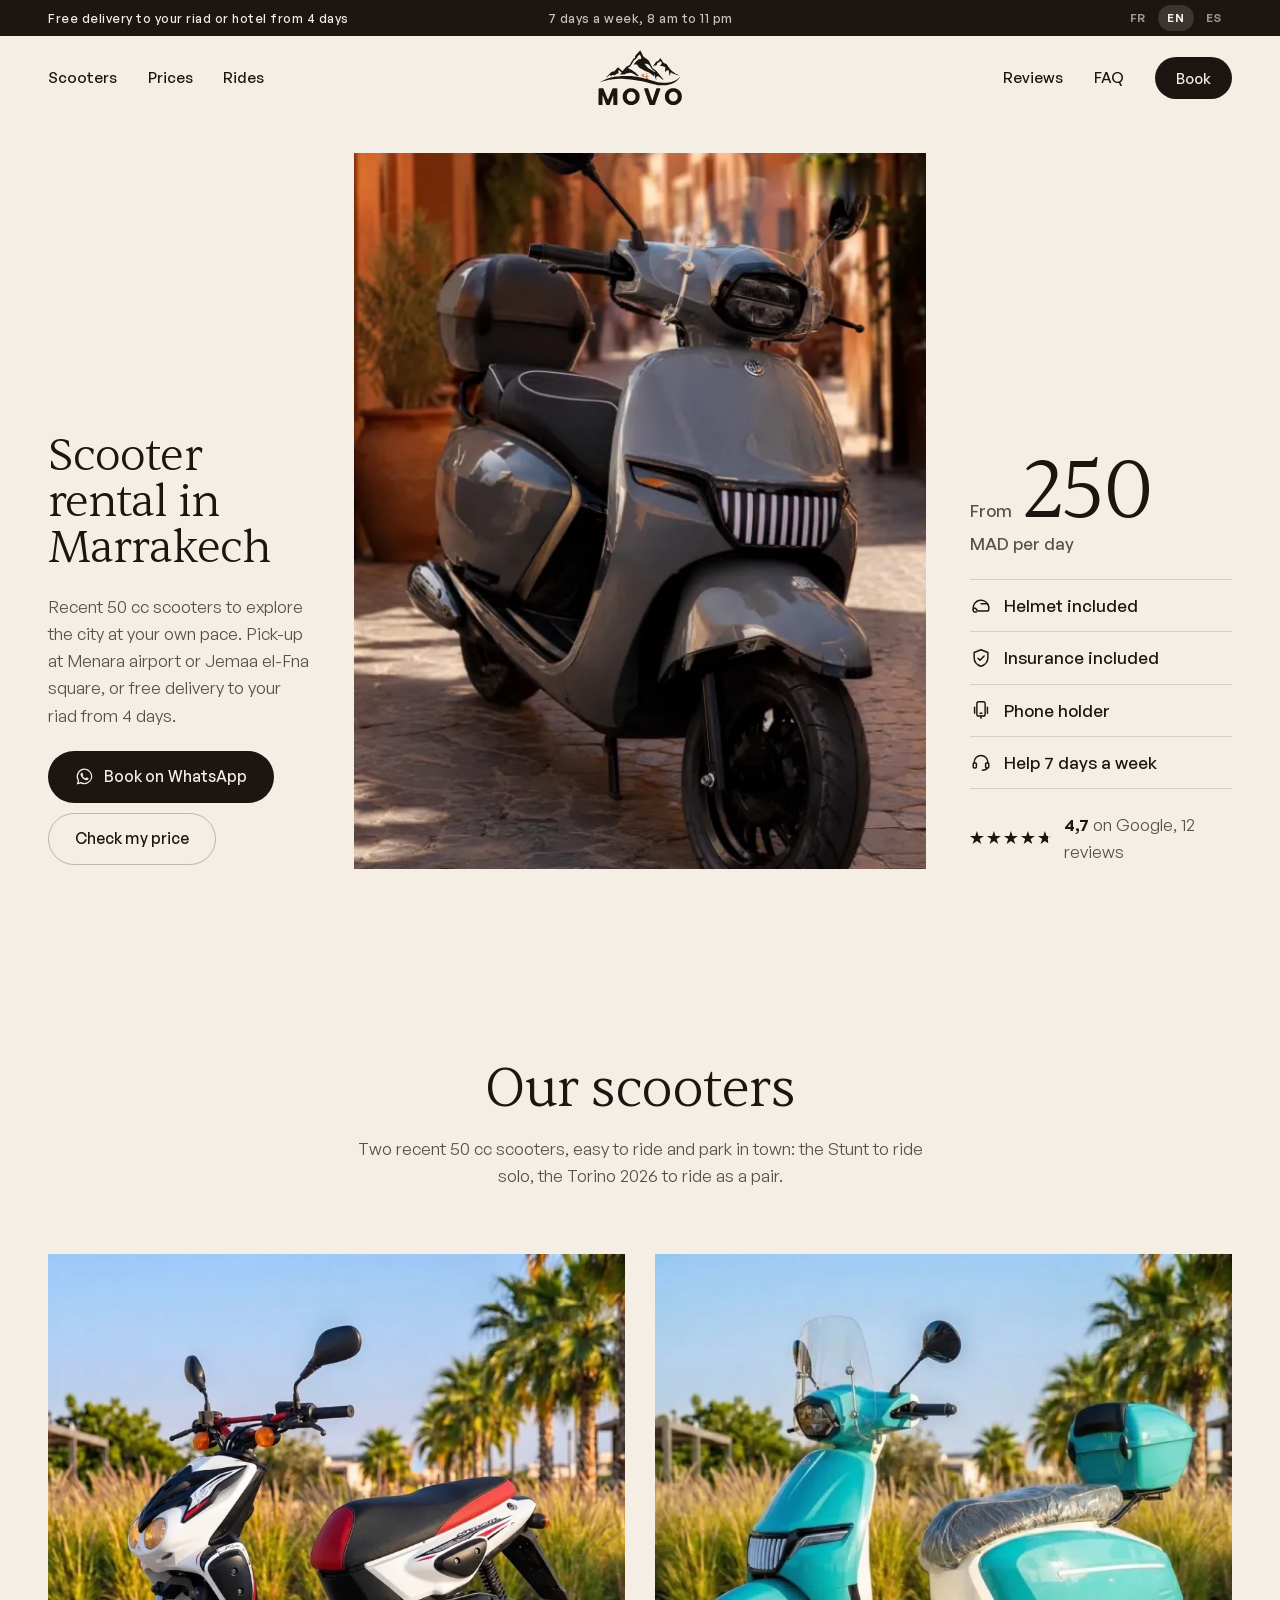
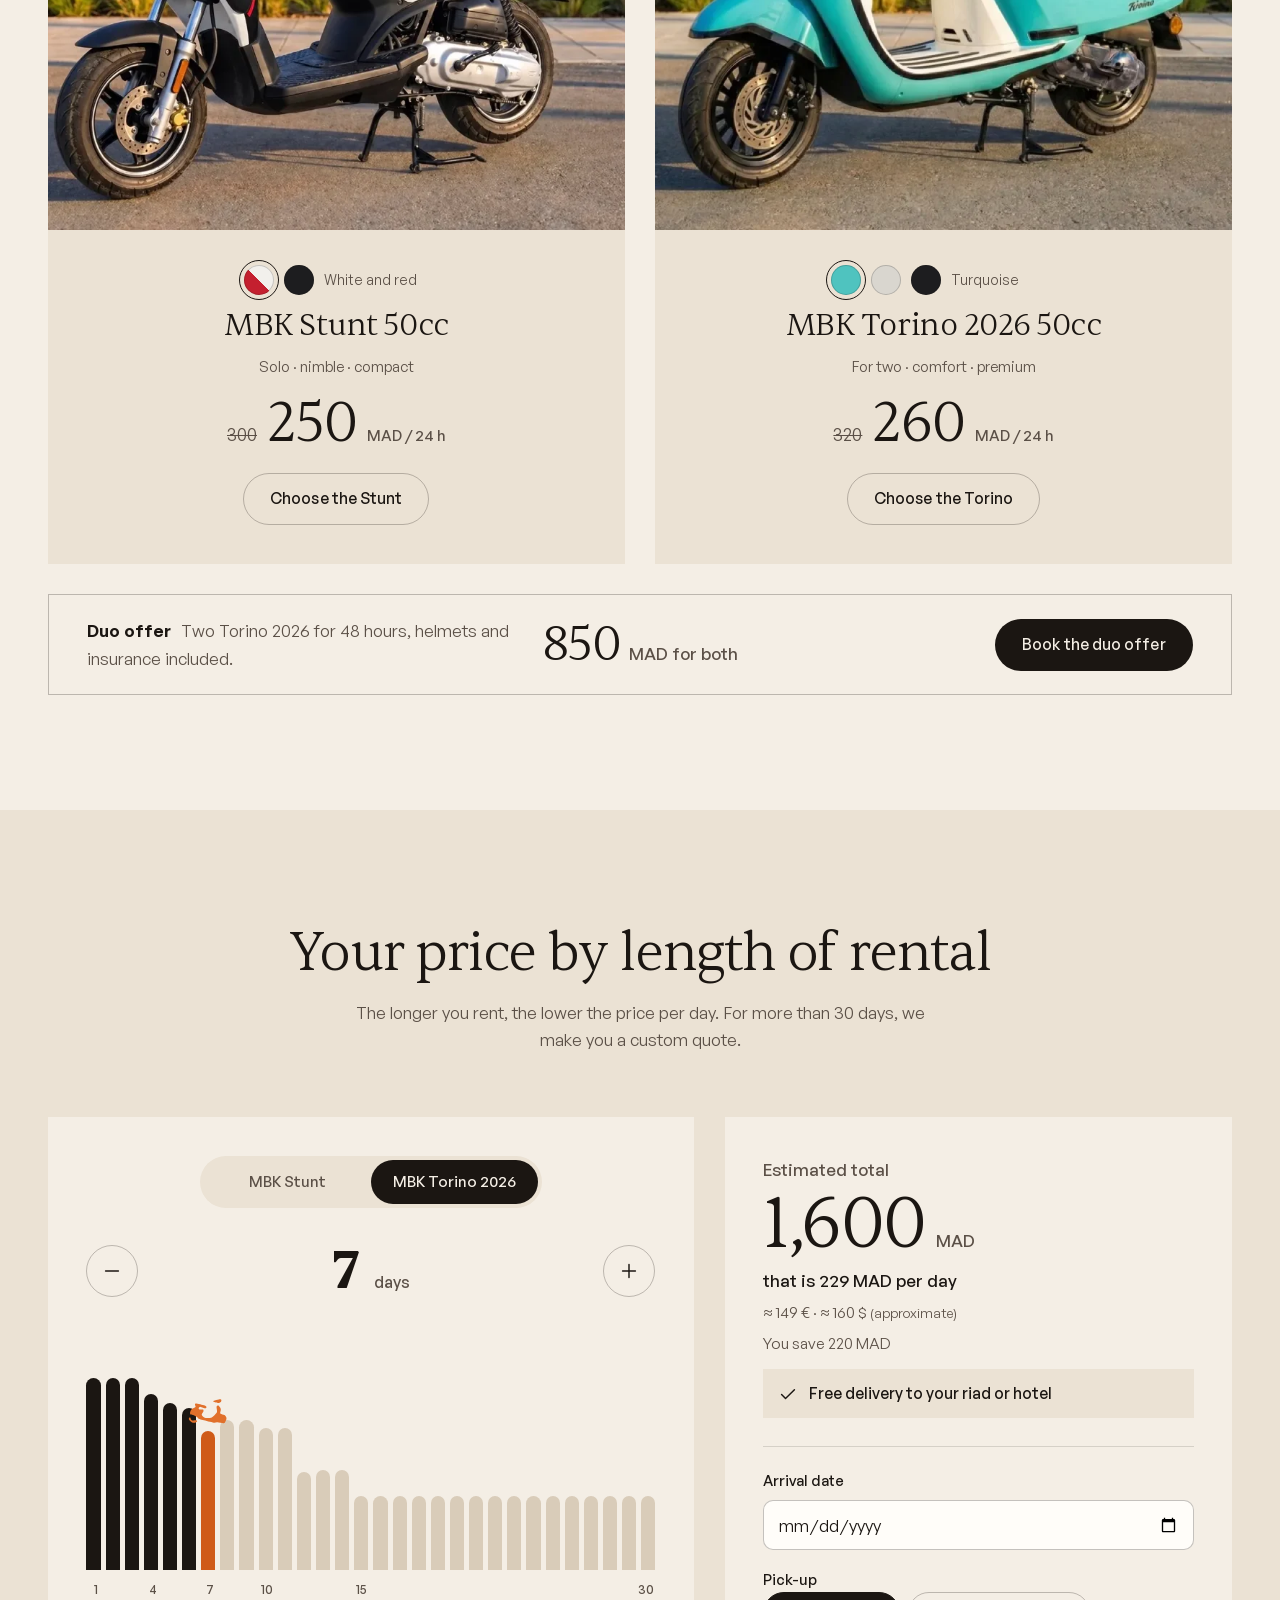
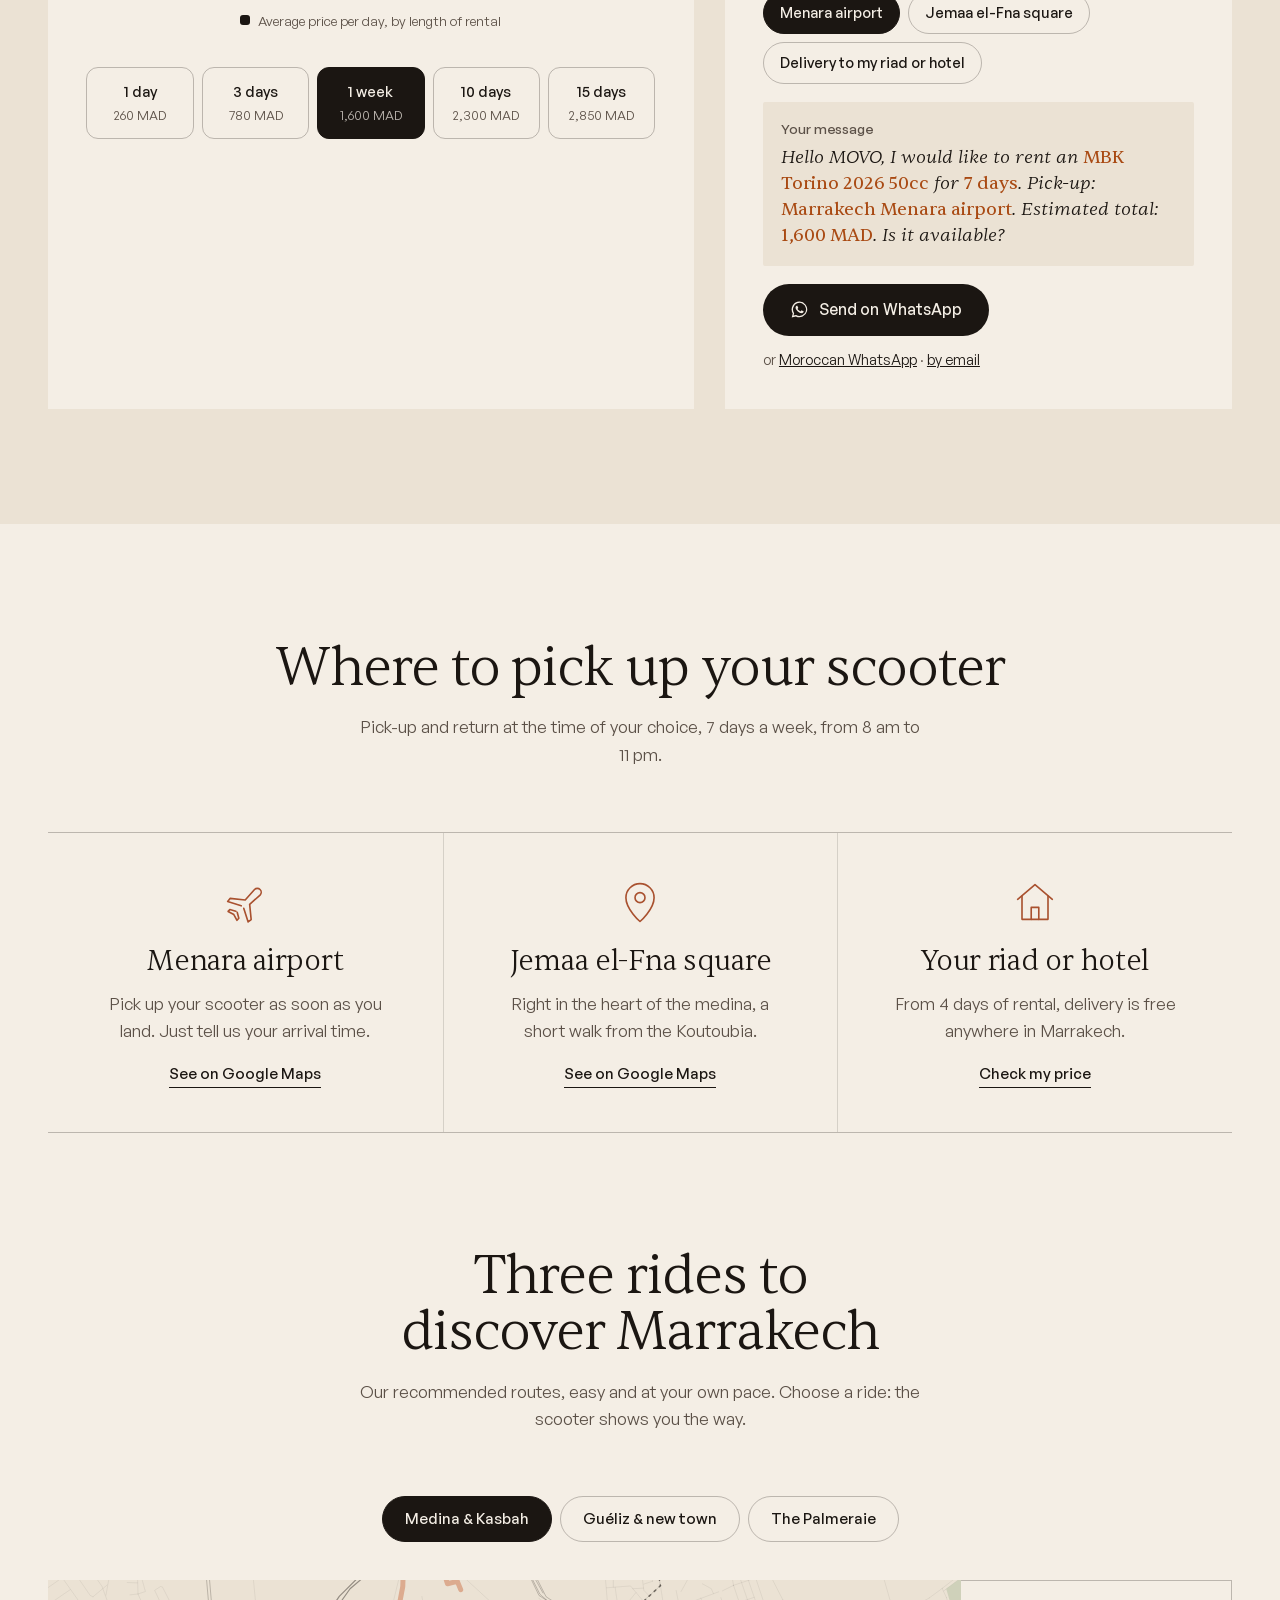
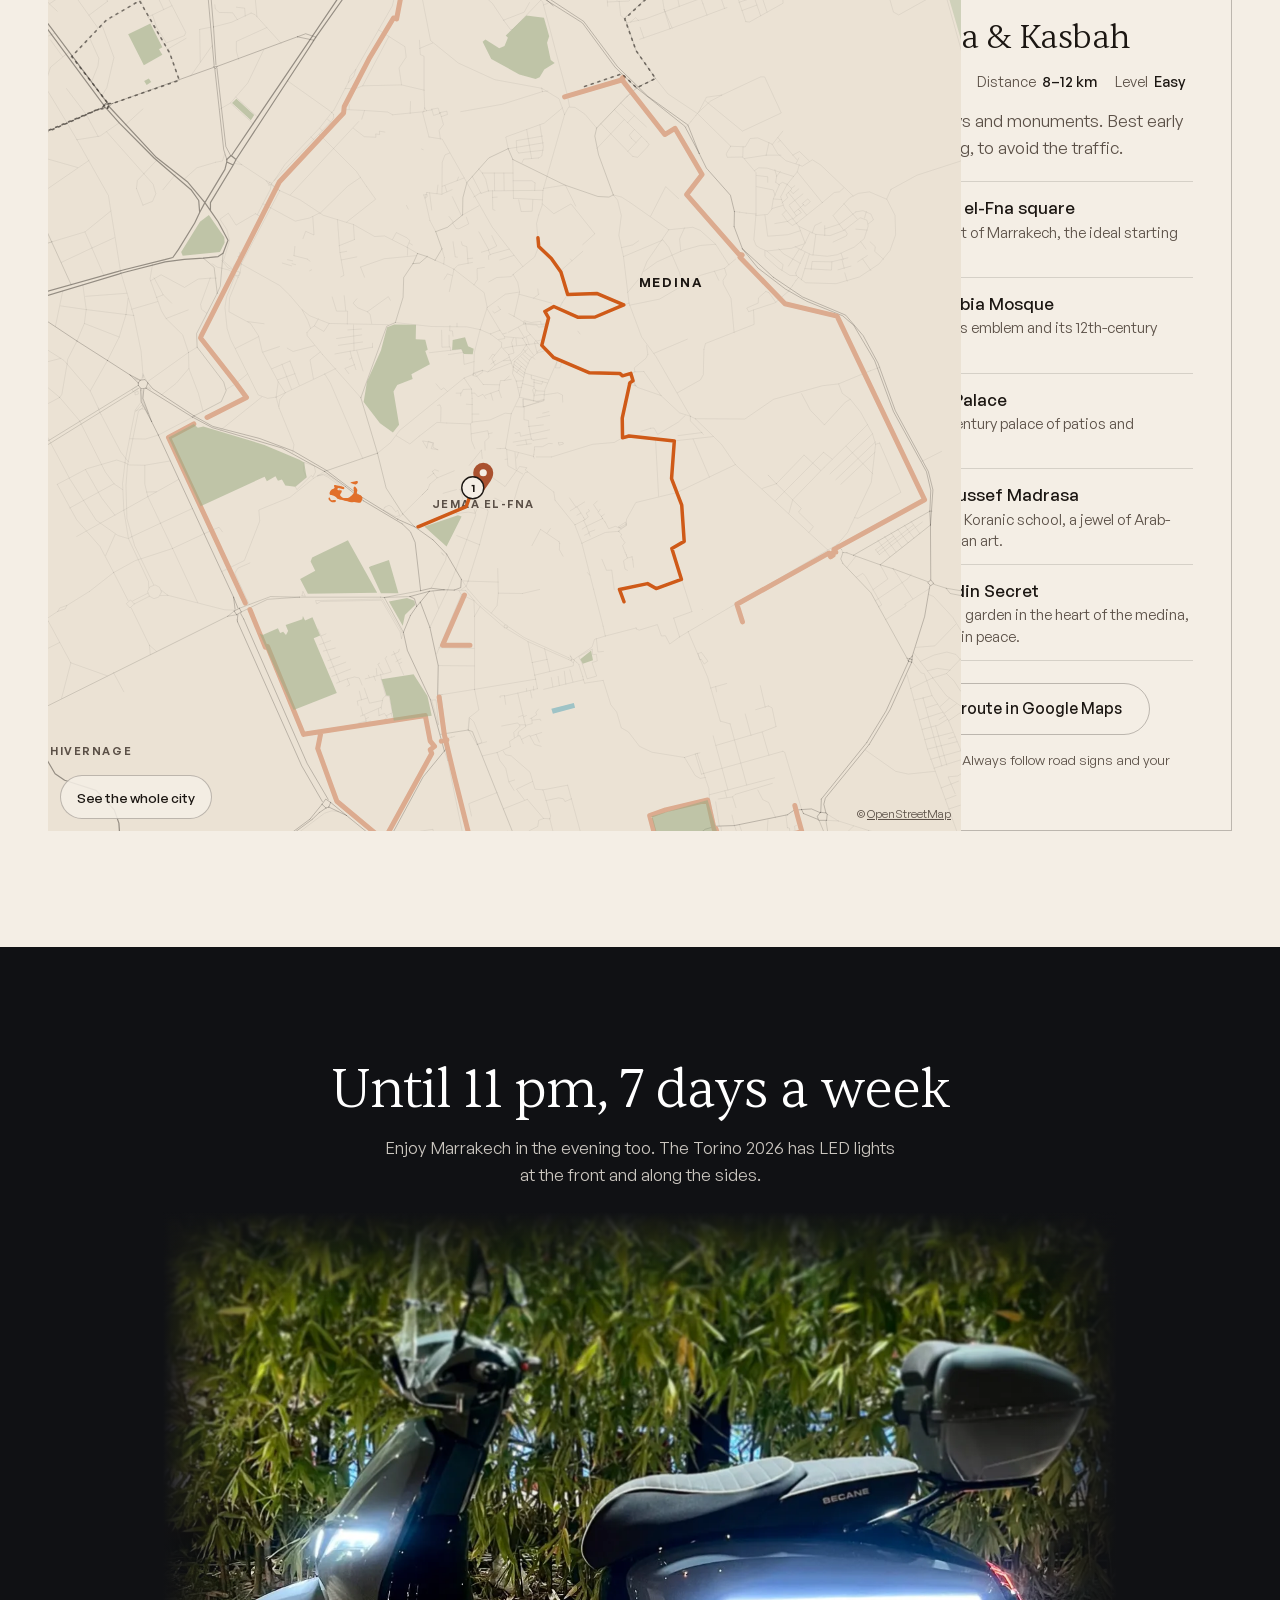
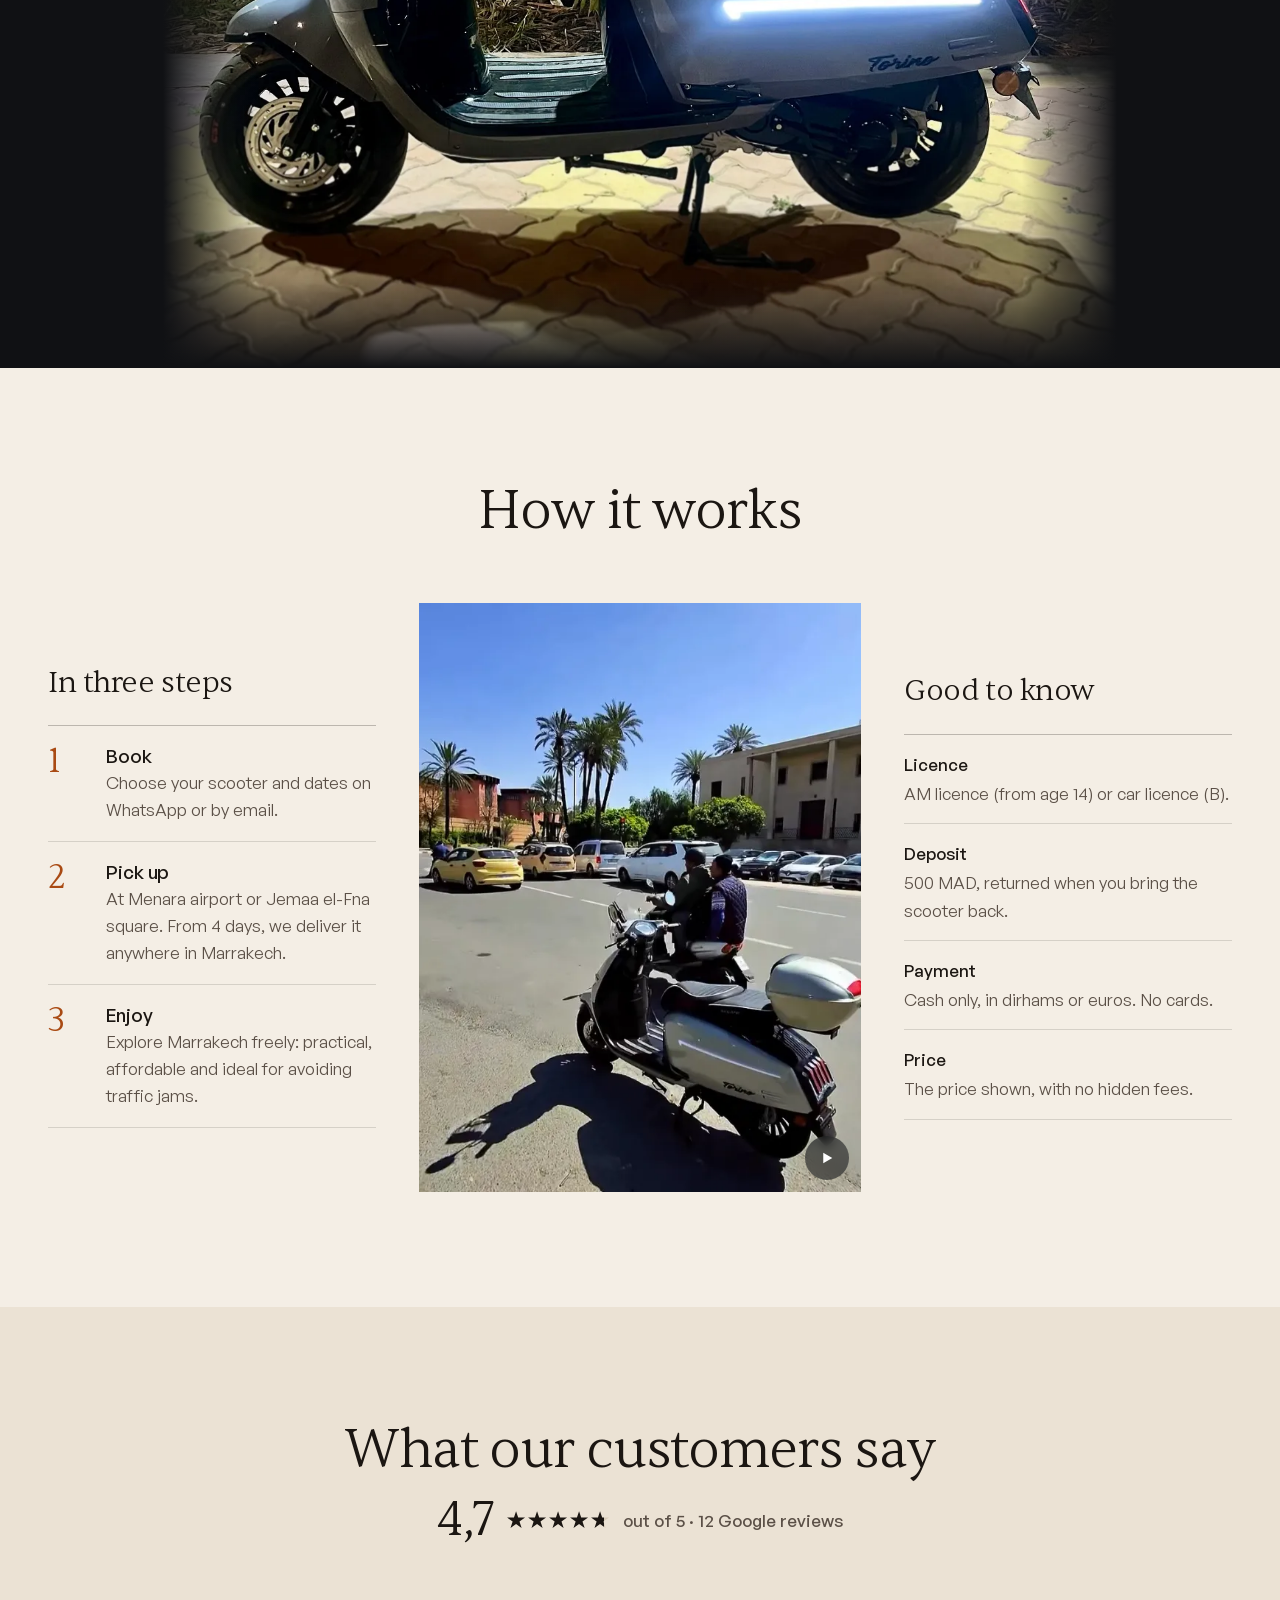
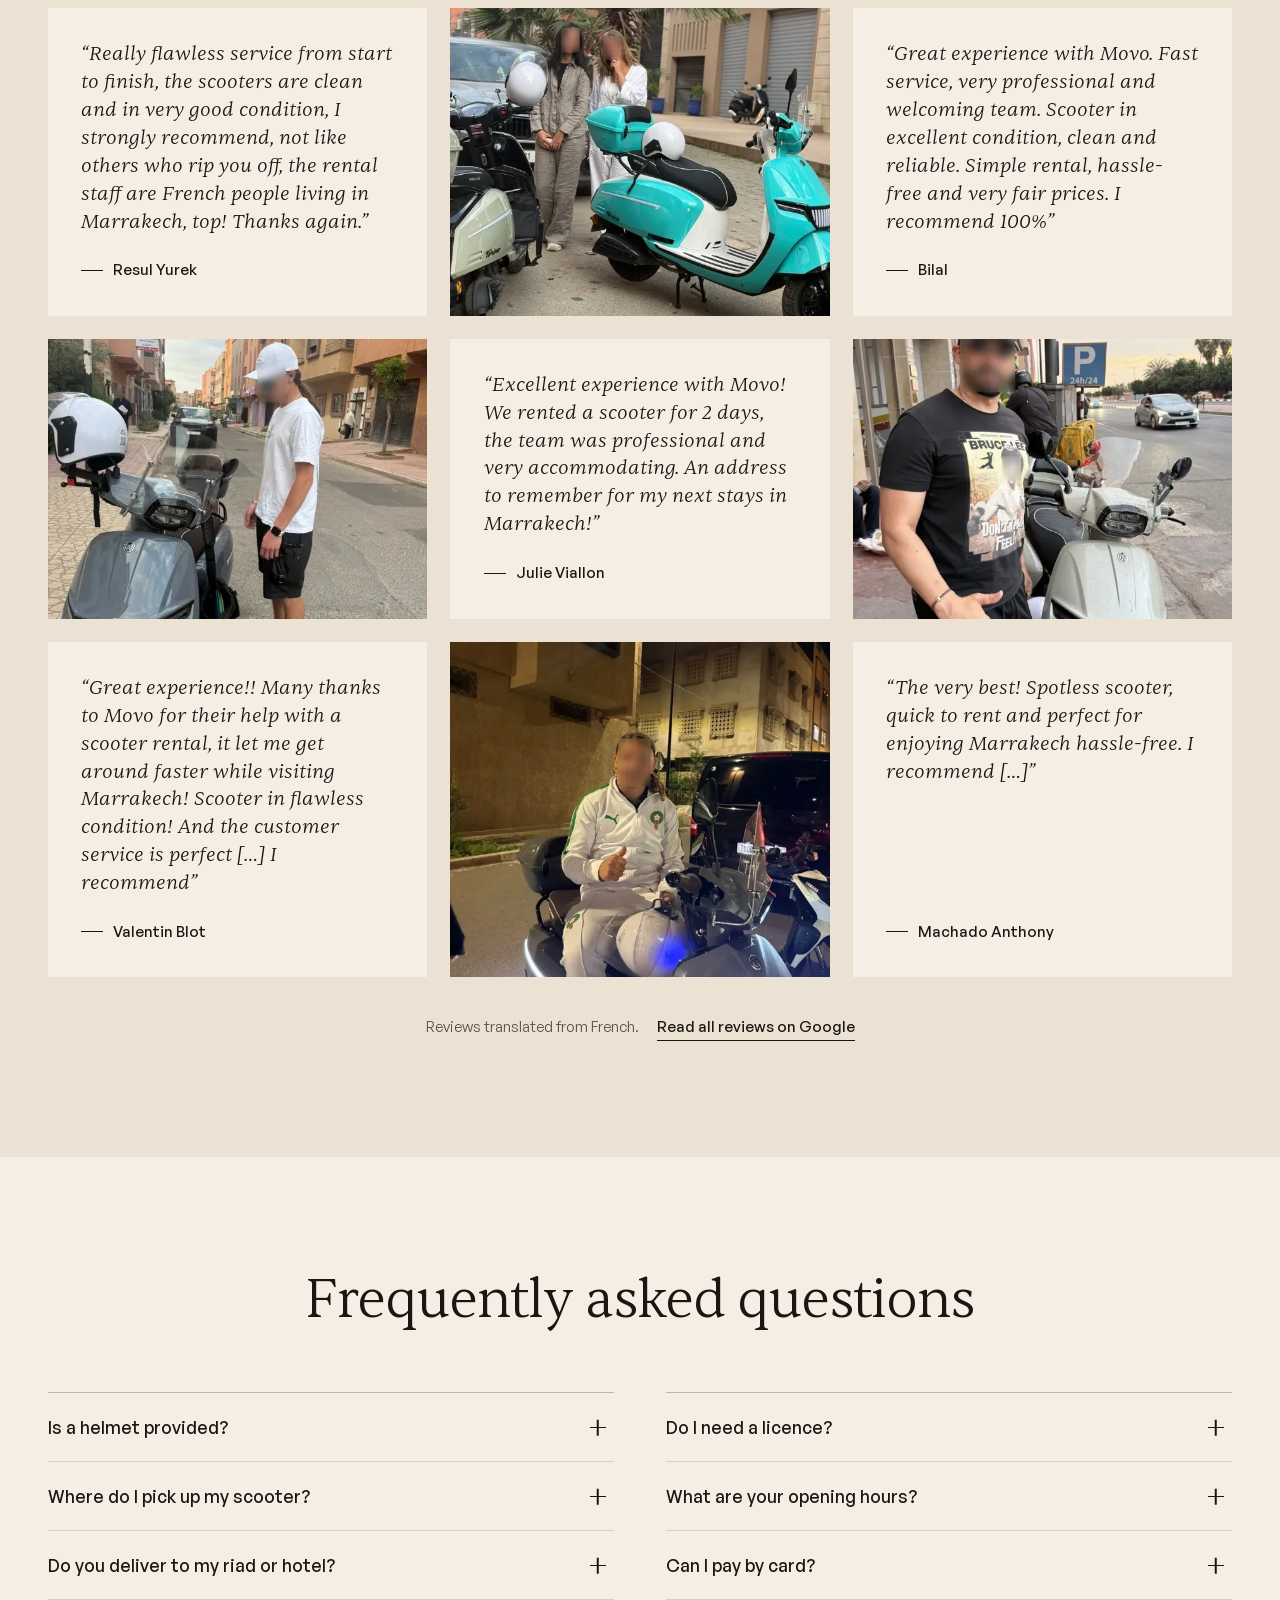
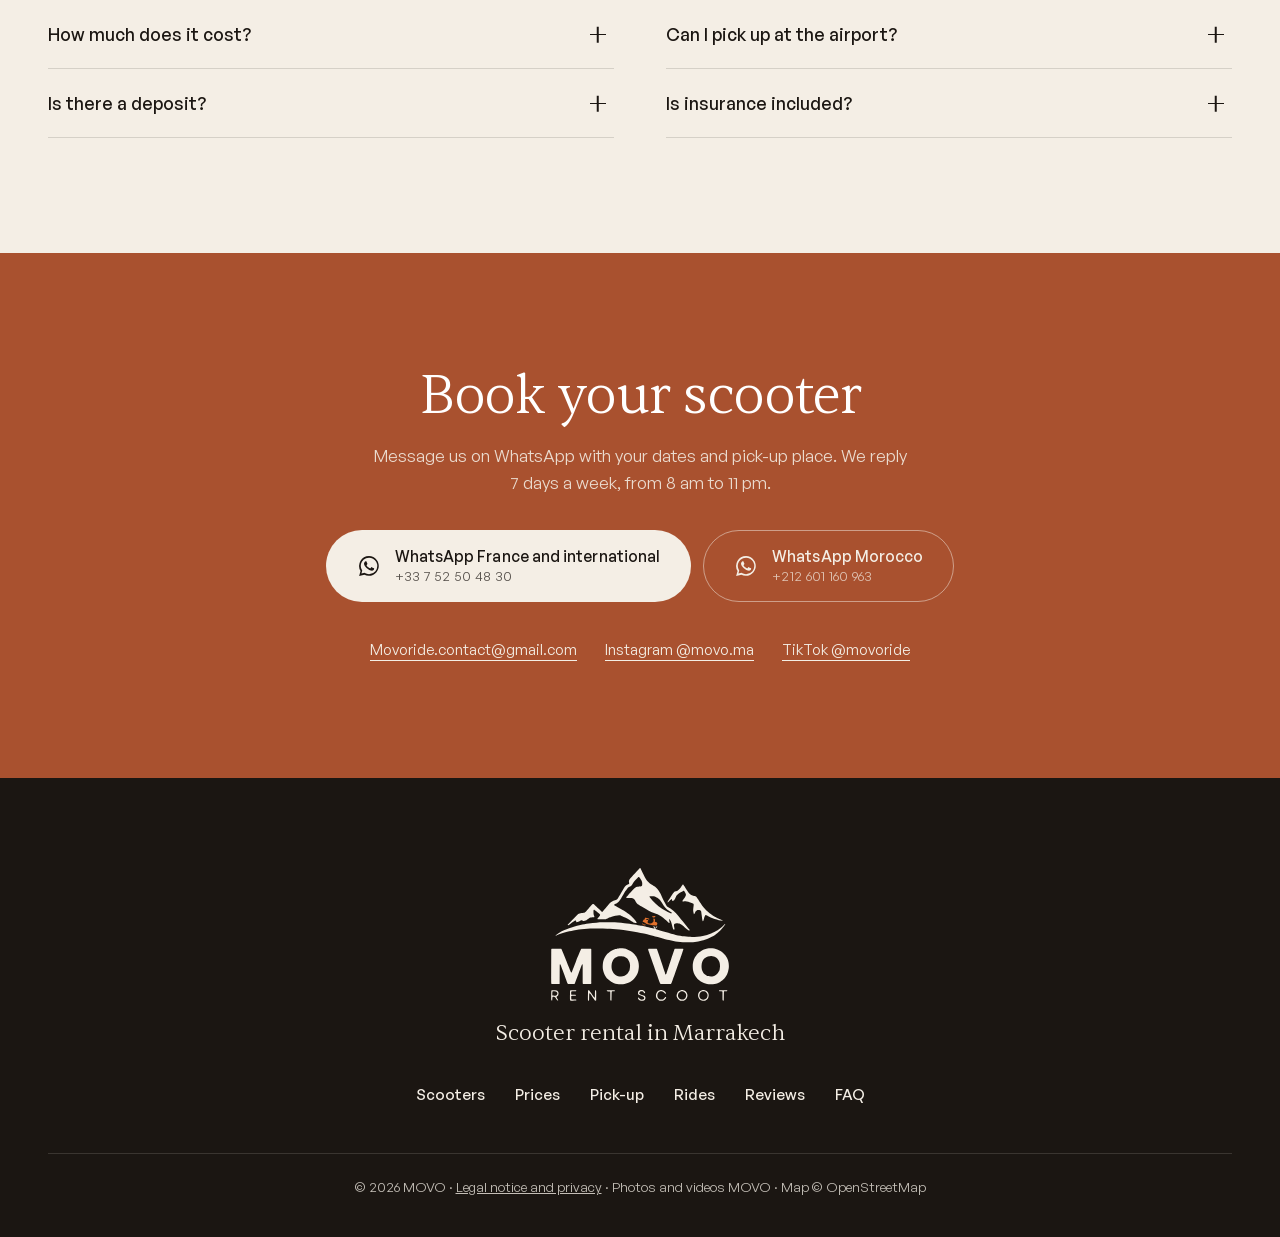
==== index.html @ 5729c62d "MOVO Marrakech: nueva web «La ville à ton rythme» (FR/EN/ES) Alquiler de scooters 50 cc en Marrakech" ====
<!doctype html>
<html lang="fr">
<head>
<meta charset="utf-8">
<meta name="viewport" content="width=device-width, initial-scale=1, viewport-fit=cover">
<title>Location de scooters à Marrakech dès 250 MAD/jour · MOVO</title>
<meta name="description" content="Location de scooters 50 cc à Marrakech dès 250 MAD par jour, casque et assurance inclus. Retrait à l'aéroport Ménara ou place Jemaa el-Fna, livraison offerte à votre riad dès 4 jours. Réservation sur WhatsApp.">
<meta name="theme-color" content="#f4eee5">
<meta property="og:type" content="website">
<meta property="og:site_name" content="MOVO · Location de scooters à Marrakech">
<meta property="og:title" content="MOVO · Location de scooters à Marrakech">
<meta property="og:description" content="Scooters 50 cc récents dès 250 MAD par jour, casque et assurance inclus. Retrait à l'aéroport ou à Jemaa el-Fna, livraison offerte dès 4 jours.">
<meta property="og:image" content="https://mariovalentinopavel.github.io/movo-marrakech/assets/img/og.jpg">
<meta property="og:image:width" content="1200">
<meta property="og:image:height" content="630">
<meta property="og:url" content="https://mariovalentinopavel.github.io/movo-marrakech/">
<meta property="og:locale" content="fr_FR">
<meta property="og:locale:alternate" content="en_GB">
<meta property="og:locale:alternate" content="es_ES">
<meta name="twitter:card" content="summary_large_image">
<link rel="canonical" href="https://mariovalentinopavel.github.io/movo-marrakech/">
<link rel="alternate" hreflang="fr" href="https://mariovalentinopavel.github.io/movo-marrakech/?lang=fr">
<link rel="alternate" hreflang="en" href="https://mariovalentinopavel.github.io/movo-marrakech/?lang=en">
<link rel="alternate" hreflang="es" href="https://mariovalentinopavel.github.io/movo-marrakech/?lang=es">
<link rel="alternate" hreflang="x-default" href="https://mariovalentinopavel.github.io/movo-marrakech/">
<link rel="icon" href="favicon.svg" type="image/svg+xml">
<link rel="apple-touch-icon" href="apple-touch-icon.png">
<link rel="preload" href="assets/fonts/sentient-300.woff2" as="font" type="font/woff2" crossorigin>
<link rel="preload" href="assets/fonts/general-400.woff2" as="font" type="font/woff2" crossorigin>
<link rel="preload" href="assets/img/hero-820.webp" as="image" imagesrcset="assets/img/hero-560.webp 560w, assets/img/hero-820.webp 820w, assets/img/hero-1152.webp 1152w" imagesizes="(max-width: 899px) 100vw, 40vw">
<script>document.documentElement.classList.add('js');setTimeout(function(){document.documentElement.classList.add('ready')},2600);</script>
<link rel="stylesheet" href="css/fonts.css?v=1">
<link rel="stylesheet" href="css/style.css?v=7">
<script type="application/ld+json">
{
  "@context": "https://schema.org",
  "@type": "MotorcycleRental",
  "name": "MOVO rent scoot",
  "alternateName": "MOVO Marrakech",
  "description": "Location de scooters 50 cc à Marrakech, casque et assurance inclus. Retrait à l'aéroport Marrakech Ménara ou place Jemaa el-Fna, livraison à votre riad ou hôtel dès 4 jours.",
  "url": "https://movo-rent.com/",
  "image": "https://mariovalentinopavel.github.io/movo-marrakech/assets/img/hero-1152.webp",
  "telephone": "+212601160963",
  "email": "Movoride.contact@gmail.com",
  "address": { "@type": "PostalAddress", "addressLocality": "Marrakech", "postalCode": "40000", "addressCountry": "MA" },
  "geo": { "@type": "GeoCoordinates", "latitude": 31.6319136, "longitude": -8.0177637 },
  "openingHoursSpecification": [{ "@type": "OpeningHoursSpecification", "dayOfWeek": ["Monday","Tuesday","Wednesday","Thursday","Friday","Saturday","Sunday"], "opens": "08:00", "closes": "23:00" }],
  "priceRange": "250-260 MAD",
  "currenciesAccepted": "MAD, EUR",
  "paymentAccepted": "Cash",
  "sameAs": ["https://www.instagram.com/movo.ma/", "https://www.tiktok.com/@movoride"]
}
</script>
</head>
<body>
<a class="skip" href="#main" data-i18n="skip">Aller au contenu</a>

<header class="hd" id="top">
  <div class="bar">
    <div class="wrap bar-in">
      <p class="bar-l"><span class="bar-long" data-i18n="barL">Livraison offerte à votre riad ou hôtel dès 4 jours</span><span class="bar-short" data-i18n="barS">Livraison offerte dès 4 jours</span></p>
      <p class="bar-c" data-i18n="barC">7 jours sur 7, de 8 h à 23 h</p>
      <div class="langs" role="group" aria-label="Langue" data-i18n-attr="aria-label:langL">
        <button type="button" data-lang="fr" aria-pressed="true">FR</button>
        <button type="button" data-lang="en" aria-pressed="false">EN</button>
        <button type="button" data-lang="es" aria-pressed="false">ES</button>
      </div>
    </div>
  </div>
  <div class="wrap nav">
    <nav class="nav-side nav-l" aria-label="Sections" data-i18n-attr="aria-label:navL">
      <a href="#scooters" data-i18n="n1">Scooters</a>
      <a href="#tarifs" data-i18n="n2">Tarifs</a>
      <a href="#balades" data-i18n="n3">Balades</a>
    </nav>
    <button class="menu-btn" type="button" aria-expanded="false" aria-controls="menu">
      <span class="menu-ico" aria-hidden="true"><i></i><i></i></span>
      <span class="menu-txt" data-i18n="menu">Menu</span>
    </button>
    <a class="brand" href="#top" aria-label="MOVO, retour en haut" data-i18n-attr="aria-label:brandL">
      <svg class="logo" viewBox="60 168 1552 1030" aria-hidden="true">
        <path class="lg-peaks" fill-rule="evenodd" d="M834.8 177C835.6 176.2 837.2 176.4 838 176.8C838.8 177.1 839.3 178.1 839.7 179C847.4 194.1 873.8 248.5 884 267.3C889.1 276.7 894.8 284.6 901 291.7C907.2 298.9 913.2 304.3 921.2 310C931.7 317.5 954.5 330.3 964 336.8C969.5 340.6 973.3 344.2 978 349C983.1 354.2 989.3 360.6 994.6 368C1000 375.7 1005.5 384.9 1010.7 395C1017.7 408.7 1027.2 431.5 1036.6 450C1046.1 468.5 1060.6 495.3 1067.4 506C1069.8 509.8 1073.4 511.5 1077.1 514C1083.7 518.4 1097 524.8 1107 532.5C1118.6 541.5 1133.9 553.7 1146.5 568C1172.3 597.3 1242.4 684.1 1262 708.4C1263.3 710.1 1263.9 712.5 1263.9 714C1263.9 715.4 1263.4 717.3 1262 717.5C1260.2 717.7 1256 716.6 1253 715C1249.5 713.2 1245.1 709.8 1241 706.3C1232.8 699.3 1212.3 680 1204.1 673C1199.8 669.4 1196.1 666.7 1191.5 664C1186.8 661.3 1181.2 658.3 1176 656.5C1170.8 654.7 1165.7 653.1 1160 653C1154.3 652.9 1146.6 654.3 1141.7 656C1137.2 657.5 1132.8 660 1130.6 663C1128.5 666 1128.4 670 1128.6 674C1129.1 680.8 1133.3 698.2 1133.5 704C1133.6 706.2 1131.3 708.4 1130 709.1C1128.7 709.8 1127 709.4 1126 708.4C1124.3 706.7 1121.2 702.8 1120 699C1116.2 687.4 1107.5 651.8 1103 638.7C1100.6 631.6 1095.3 623.7 1093 620.4C1092.1 619.1 1090.1 618.7 1089 619C1087.9 619.3 1086.5 620.6 1086.6 622C1087 626.5 1090.8 641.2 1091.3 646C1091.6 647.8 1090.9 649.9 1090 650.7C1089.1 651.6 1087.1 652 1086 651.1C1077.3 644.1 1050.7 618.9 1038 608.6C1028.5 600.8 1018.5 594.3 1010 589C1002 583.9 995.7 580.1 987 576.4C972 569.9 943.3 561.7 920.2 550C891.9 535.6 835.7 501.3 817.1 490C813.4 487.8 810.8 485.5 808.3 482C803.5 475.2 793.3 455.8 788.2 449C785.3 445.1 781.2 443.1 777.4 441C773.5 438.9 769.7 437.1 765 436.7C755.8 435.8 729.9 436.1 722 435.7C720.3 435.6 717.6 434 717.6 434C717.6 434 718.3 428.3 720 425.7C722.6 421.9 728.2 416.3 733 411.1C742.9 400.3 768.8 372 779.5 361C785.4 354.9 791.6 349 797 345.3C801.8 342.1 806.3 340.5 812 339.2C820.2 337.4 839 336.2 846 334.4C849.5 333.4 852.7 331.4 853.8 328C855.3 323.4 855.5 313.5 855 307C854.4 300.5 853.1 295.1 850.5 289C847.7 282.4 841.5 272.7 838 267.4C835.3 263.3 831.7 259.2 829.4 257C827.8 255.5 825.6 254.6 824 254.4C822.5 254.2 821.1 254.8 820 255.8C814.2 261.7 798.5 277.5 789 289.4C779.5 301.3 771.1 318.4 763 327C756.4 334 746.8 336 740.3 341C733.8 346 729.3 350.8 724 357C718.7 363.1 713.7 370.1 708.7 378C700.4 391.4 683.1 423 674 437.5C667.5 448 659.8 458.5 654 465.3C649.3 470.9 645 474.7 639 478.7C632.4 483.2 618.7 489.3 614.3 492C613.1 492.7 612.2 493.8 612.2 495C612.2 496.2 612.7 498.2 614 499C627.8 507.2 673.7 531.3 695 544.3C712.6 555 730.9 568.7 742.1 577C749.6 582.6 755.2 587.5 762 593.9C768.8 600.4 776.2 607.8 783 615.6C789.8 623.3 799 635.2 803 640.6C804.8 643 806.3 646.3 806.8 648C807.1 649.1 807.1 650.7 806 651.1C804.2 651.7 799.6 652.2 796 651.7C791.5 651 784.7 649.9 779.1 647C770.4 642.4 755.8 631.5 744 624.4C732.2 617.3 718.2 609.7 708 604.5C699.2 599.9 691.8 596 683 592.6C674.2 589.3 665.5 583.8 655 584.3C639.8 585 606.2 593.5 592 597C583.7 599 577.6 601.6 569.7 605C561.2 608.6 552.4 617.2 541 618.9C524.9 621.2 484.8 619.2 473 618.9C471.7 618.8 470.5 618 470 617C469.4 616 468.8 614.2 469.6 613C472.3 609.2 482.4 599 486 594.2C488.5 590.8 490.5 586.7 491.4 584C492.1 581.9 492.7 579.6 491.2 578C486.3 572.8 469.5 558.8 462 552.5C456.5 547.9 449.8 543 446 540.5C443.7 539 440.8 537.5 439 537.7C437.2 537.9 435.8 540 435.5 542C434.8 545.9 434.7 554.5 435 561C435.2 567.5 435.6 575.2 436.9 581C438.1 586.6 442.1 592.6 442.6 596C442.9 598.2 442.1 601 440 601.6C436.9 602.6 429.3 601 424 601.5C418.7 602 412.2 603.4 408 604.6C404.6 605.7 402.1 607 399.1 609C393.4 612.7 382.8 622.8 374 626.9C365.2 631 352.5 633.5 346 633.7C341.6 633.9 337.5 629.2 335 628.3C333.7 627.8 332.3 627.6 331 628.1C324.7 630.7 304.2 641.3 297 643.7C293.9 644.8 290.2 645.2 287.9 643C285.6 640.8 284.6 632.8 283 630.6C281.9 629.1 279.7 628.8 278 629.6C273.1 632 262 639.1 253.4 645C243.4 651.9 225 667.2 218.1 671C215.9 672.2 212 667.7 212 667.7C212 667.7 283.7 592.9 301 576.4C305.4 572.2 310.1 570.2 316 568.7C324.2 566.6 342.3 565.6 350 563.9C354.7 562.8 358.1 560.8 362 558.1C366 555.3 370.2 551.4 374.3 547C385.3 535.2 417.9 497.2 428 487.4C429.8 485.7 433.1 486.7 435 488.4C447.7 499.1 491.7 541 504 552.1C505.5 553.4 507.3 554.6 509 554.9C510.7 555.2 512.8 555.1 514 553.7C524 542.6 557.2 501.6 569 488.2C574.2 482.2 578.6 477.7 584.9 473C591.3 468.3 599 464 607 460.2C615 456.4 626.9 453 632.9 450C637 448 640.5 446.2 643 442.4C655 423.8 692.5 357.7 705 338.1C708.5 332.5 712.4 328.7 717.8 325C723.7 321 735.8 316.4 740 314.1C741.4 313.3 743 312.6 743 311C743.1 306.8 739.7 295.5 740.5 289C741.4 282.5 743.8 277.1 748.1 272C763.8 253.3 819.9 192.9 834.8 177ZM1204.7 319C1206.1 317.5 1208.9 319.3 1210.1 321C1218.5 332.8 1246 376.3 1255.7 390C1259.5 395.3 1263.1 399.1 1268.3 403C1273.9 407.1 1281.6 411.4 1289 414.5C1296.4 417.5 1307.3 418.8 1313 421.1C1317.1 422.7 1320.3 424.5 1322.9 428C1332.9 441.5 1360.5 484.9 1372.9 502C1380.8 513 1389.7 522.7 1397 530.7C1403.7 538 1409.2 543.4 1416.6 550C1425.7 558 1440.8 571 1451.6 579C1461.7 586.5 1470.1 591.7 1481.1 598C1492.5 604.5 1509.1 613 1520 618.2C1529.3 622.6 1541.9 626.7 1546.5 629C1547.6 629.5 1547.6 632 1547.6 632C1547.6 632 1535.5 632.5 1529 630.9C1514.8 627.4 1483.6 619 1462.6 611C1441.6 603 1413.5 587.3 1403 582.8C1401.9 582.4 1400.7 583.2 1399.8 584C1398.7 585 1397.3 587 1396.4 589C1394.6 593.3 1390.8 602.7 1388.5 610C1386.2 617.3 1384.4 628.6 1382.5 633C1381.6 635.1 1377 636.4 1377 636.4C1377 636.4 1375 633.1 1374.7 631C1372.5 617.1 1366 567.3 1363.6 553C1363 549.9 1362.3 547 1359.9 545C1357.3 542.8 1352.3 541 1348 540.1C1343.7 539.1 1337.3 539.3 1334 539.4C1331.8 539.5 1329.9 539.7 1328 540.9C1325.2 542.7 1320 546.1 1317 550.5C1313.3 555.8 1308.7 568.7 1306 572.8C1304.9 574.5 1301 575.1 1301 575.1C1301 575.1 1294.6 555.5 1294.3 544C1293.9 530.5 1298.7 503.8 1299 494C1299.1 490.6 1299.1 486.7 1296.2 485C1288.5 480.7 1264.2 471.7 1253 468.2C1244.6 465.5 1234.8 464.5 1229 463.6C1225.1 463.1 1222 462.7 1218 463C1214 463.2 1207.8 465 1205 465C1203.5 465 1201.4 463 1201.4 463C1201.4 463 1202 458.9 1203.3 457C1206.8 451.7 1217.7 438.7 1222.4 431C1226.6 424.3 1230.1 415.8 1231.5 411C1232.5 407.9 1231.8 405.1 1231 401.9C1230.1 398.4 1228.5 394 1226.1 390C1223.2 385.3 1217 376.3 1214 373.8C1212.3 372.3 1209.9 373.5 1208 374.5C1201.7 377.7 1184.7 387.3 1176.1 393C1168.4 398.1 1160.6 404.7 1156 408.8C1152.8 411.7 1150.5 414.2 1148.5 418C1145.5 423.7 1141.1 436.9 1138 443.1C1135.7 447.7 1132.7 452.4 1130 455.1C1127.7 457.4 1124.8 458.7 1122 459.2C1119.2 459.8 1114.8 459.6 1113 458.5C1111.2 457.5 1111.3 455.1 1111.4 453C1111.4 450.7 1113.4 445 1113.4 445C1113.4 445 1111.1 443.3 1110 444C1106.7 446 1098.7 452.1 1093.3 457C1088 461.9 1081.2 470.6 1078 473.4C1076.9 474.3 1074 473.7 1074 473.7C1074 473.7 1074.4 467.1 1076.2 464C1082.7 452.9 1103.9 420.1 1112.7 407C1118.2 398.9 1125 389.7 1129 385.2C1131.3 382.7 1133.7 381.3 1136.9 380C1141.4 378.2 1151 376.5 1156 374.3C1160.4 372.4 1163.3 369.9 1167 366.9C1171.3 363.2 1177.4 358.3 1182 352.4C1188.3 344.5 1200.1 324.2 1204.7 319ZM922 419.9C920.5 420 918.9 420.8 918.4 422C917.9 423.2 917.9 425.6 919 427C925.3 435 941.6 455.6 956.1 470C971.4 485.2 996.7 506.6 1010.9 518C1021.1 526.2 1030.8 532 1041 538.1C1051.2 544.2 1062.3 549.9 1072 554.7C1081.6 559.4 1093.3 564.6 1099 566.8C1101.4 567.8 1104.1 568.3 1106 568.3C1107.6 568.3 1109.6 567.7 1110.4 567C1111.2 566.3 1111.1 565 1110.8 564C1110.5 563 1109.6 561.8 1108.4 561C1103 557.3 1086.4 547.8 1078.5 542C1071.6 536.9 1066.8 532.2 1061 526C1054.8 519.3 1047.6 511 1041 501.9C1032 489.6 1014.8 462.3 1007 451.9C1003.1 446.7 999.2 443.2 994 439.4C988.7 435.5 981.9 431.6 975 428.6C968.1 425.5 961.2 422.4 952.8 421C944 419.6 927.7 419.8 922 419.9Z"/>
        <path class="lg-road" d="M515.5 646C545.9 645.8 611.9 646.4 643 647.5C664.3 648.3 680.8 650.4 702 652.8C726.2 655.5 764.5 660.2 788 663.9C807.9 667 830.5 672.5 843 674.7C850.1 675.9 855.9 675.3 863 676.9C881.5 680.9 937.8 695.3 954 699C956.1 699.4 958.6 699.2 960 698.8C961 698.6 962.3 697 962.3 697C962.3 697 953.8 688.8 952.2 686C951.2 684.1 952.7 680 952.7 680C952.7 680 956.5 679 958 680.2C960 681.8 962.7 687.8 965 689.8C967 691.6 969.8 693.7 972 692.2C974.8 690.3 982 678.6 982 678.6C982 678.6 984.5 680.5 984.4 682C984.3 683.9 983.2 688 981.3 690C979.4 692 975.4 692.4 973 694.1C970.6 695.8 966.8 700 966.8 700C966.8 700 971.4 704.9 974.8 706C1004.4 715.1 1103.8 744.6 1144 754.7C1169.5 761.1 1197.8 763.9 1216 766.6C1229.3 768.5 1241.2 769.6 1253 770.4C1264.8 771.3 1274.8 771.7 1287 771.6C1299.9 771.5 1315 771.4 1330.1 770C1345.3 768.6 1364 765.6 1378 762.9C1391.1 760.5 1402.2 757.8 1414 754.3C1425.8 750.9 1436.8 747.8 1449 742.4C1464.2 735.7 1489.8 723.3 1505.3 714C1519.4 705.5 1532.1 695 1542 686.5C1551 678.8 1560.5 667.6 1565 663.1C1566.3 661.7 1567.9 660.2 1569 659.6C1569.8 659.3 1571.3 660 1571.3 660C1571.3 660 1568.7 666.6 1566.5 670C1563.6 674.5 1558.8 681 1554 686.9C1547.3 695 1537.3 708.5 1526.3 719C1514.4 730.3 1494.9 745.9 1483 754.5C1473.6 761.3 1465.4 765.4 1455 770.8C1444.4 776.2 1432.6 781.9 1419.6 787C1405.7 792.4 1385.3 799 1371.7 803C1359.7 806.5 1350.3 809 1338 810.9C1322.4 813.3 1297 816.4 1278 817.5C1259 818.7 1243.4 819 1224 818C1201.5 816.9 1165.8 813.7 1143 810.5C1122.6 807.7 1107 804 1087 799C1051.2 790.1 973.8 767.9 928 756.7C886.5 746.7 854 739.7 812 732.2C767 724.3 701.2 714.2 658 708.8C620.4 704.2 582.7 702.1 553 700.4C526.8 698.9 504.7 698.8 480 698.8C455.3 698.7 432 698.5 405 700.1C376.5 701.8 333 706 309 708.8C291.6 710.8 278.2 713.3 261 716.7C241.5 720.6 210.5 727.6 192 732.2C176.7 736 164.3 739.1 150 744.2C135.7 749.3 106 762.9 106 762.9C106 762.9 122.3 747 133 740.3C146.2 732 165.8 721.3 185.4 713C207.4 703.6 242.2 691.3 265 684C285.3 677.5 301.4 673.5 322.2 669C343.7 664.4 370.9 659.5 394 656.2C417.1 652.8 440.7 650.6 461 648.9C480.6 647.3 495.9 646.1 515.5 646Z"/>
        <path class="lg-scoot" fill-rule="evenodd" d="M959.1 592C961.2 591.6 963.5 591 965 591.3C966.5 591.7 967.9 592.6 968.2 594C968.5 595.4 968 598.3 967 599.8C966 601.3 963.8 602.3 962 603C960.2 603.7 958.1 604.3 956 603.9C952.3 603.2 939.6 599 939.6 599C939.6 599 940.7 596.6 942 596.2C945.2 595 955.3 592.8 959.1 592ZM879.4 606C885.1 606.4 904.9 611 911 612.7C913.1 613.2 915.1 614.7 916 615.9C916.9 617.1 916.7 618.9 916.2 620C915.7 621.1 914.5 622.7 913 622.5C909.6 622.1 899.5 618 896 617.4C894.4 617.1 892.9 618.1 891.9 619C890.8 619.9 889.5 621.7 889.7 623C889.9 624.3 891.3 626.3 893 626.7C895.1 627.2 899.8 626 902 626.1C903.5 626.2 905.3 626.5 906 627.6C906.7 628.8 906.8 631.2 906.2 633C905.3 635.4 901.8 639.8 900.9 642C900.3 643.3 900.1 644.8 900.9 646C902.2 648 906 652 909 653.7C912 655.4 915.3 656.1 919 656.2C923.3 656.2 929.9 656.7 935 653.9C940.5 650.9 949 641.8 952 638C953.5 636 953.1 633.6 953.1 631C953 627.5 951.4 619.9 951.5 617C951.6 615.5 952.9 614.2 954 613.5C955.1 612.8 956.9 612 958 613C960 614.8 965 620.4 966 624.4C967 628.4 964.3 634.2 964.2 637C964.1 638.5 964 640.2 965.3 641C967.7 642.5 975.7 643.8 979 645.8C981.9 647.6 983.9 650.8 985 653C986 655 986.2 656.9 985.6 659C984.8 662.2 981.8 670 980 672.5C978.9 674 976.9 674.1 975 673.9C970.7 673.7 959.5 671.3 954 670.9C949.7 670.7 946.3 672.6 942 671.9C933.7 670.6 912.7 665.2 904 663C898.9 661.7 893.2 660.1 890 658.5C887.7 657.2 887.2 654.5 885.1 653C882.2 651 876.8 647.9 873 646.4C869.2 644.9 864.2 645.1 862 644C860.6 643.3 860.1 641.7 860 640.1C859.8 638.3 860 635.4 861 633C862.1 630.5 863.7 627.2 866.4 625C869.3 622.5 876.9 620.5 878.7 618C880.4 615.6 876.9 612 877 610C877.1 608.3 877.7 605.9 879.4 606ZM857.2 655C858 654.5 860 654.1 861 655C862.5 656.5 862.7 662.2 866 663.6C869.7 665.1 880 663.3 883 664.2C884.7 664.7 884.9 667.7 883.9 669C882.9 670.3 879.7 671.8 877 672.1C874.2 672.4 870.3 672.6 867 671C863.7 669.4 858.9 664.5 857 662.3C856 661.1 855.8 659.2 855.9 658C855.9 656.8 856.3 655.5 857.2 655Z"/>
        <path class="lg-word" fill-rule="evenodd" d="M667.6 870C677.9 869.9 690.2 870.8 700 872.4C709.7 874.1 717.4 876.6 726.4 880C735.4 883.4 744.8 887.5 753.8 893C762.7 898.5 772 905 780 912.7C788 920.5 796.8 932.3 802 939.6C806 945.3 808.4 950.2 811 956.6C814.4 964.8 819.7 978.1 822.3 989C824.8 999.9 826.1 1010.8 826.3 1022C826.4 1033.2 824.6 1047 823.3 1056C822.2 1063.3 821 1069.1 818.4 1076C814.9 1085 808.2 1100.1 802.3 1110C796.5 1119.8 791.1 1127.1 783 1135.1C774.9 1143.2 763 1152.4 754 1158.3C745.6 1163.8 737.6 1167.1 729 1170.6C720.4 1174 712 1177.2 702.3 1179C692.6 1180.8 681.7 1181.2 671 1181.1C660.3 1181.1 647.8 1180.4 638 1178.7C628.4 1177 620.4 1174.3 612 1171C603.7 1167.7 596 1164.2 587.8 1159C579.2 1153.5 568.2 1145.3 560.4 1138C552.6 1130.7 546.9 1124 541 1114.9C535 1105.8 528.7 1092.8 524.6 1083C520.8 1073.6 518.5 1065 516.8 1056C515.1 1047 514.5 1038.8 514.5 1029C514.5 1018.8 515.2 1005.2 516.8 995C518.4 985 520.9 976.9 524.3 968C527.6 959.1 531.5 950.2 537 941.5C542.5 932.9 548.8 924.1 557 916C565.2 907.9 578.6 898.3 586.3 893C591.9 889.2 596.8 887.1 603 884.4C609.3 881.6 618.2 878.1 624 876.2C628.8 874.6 632.7 873.7 637.8 873C645 872 657.2 870.1 667.6 870ZM1443.8 870C1453.5 870 1466.2 870.5 1476 872.2C1485.8 873.9 1493.8 876.6 1502.8 880C1511.8 883.4 1521.3 887.6 1530 892.9C1538.7 898.2 1548.2 906 1554.8 912C1560.9 917.5 1565.1 922.4 1570 929C1575.3 936.2 1582.1 945.4 1586.7 955C1591.4 964.6 1595.5 976.7 1598 986.3C1600.4 995.7 1601.1 1004.2 1601.7 1013C1602.4 1021.8 1602.9 1029.7 1601.8 1039C1600.7 1049 1597.6 1063.5 1595 1073C1592.7 1081.5 1590.3 1088.1 1586.3 1096C1582.1 1104.2 1576 1114.3 1570.2 1122C1564.4 1129.7 1559 1135.6 1551.5 1142C1543.7 1148.8 1530.7 1157.8 1523 1162.6C1517 1166.4 1511.8 1168.6 1505.1 1171C1497.5 1173.8 1486.9 1177.5 1477 1179.2C1467.1 1180.8 1456.5 1180.9 1446 1180.7C1435.5 1180.6 1423.8 1180 1414 1178.3C1404.2 1176.6 1394.5 1173.4 1387 1170.7C1380.2 1168.3 1374.8 1165.5 1369 1162.2C1363.2 1158.9 1357.7 1155.6 1352 1151C1345.3 1145.6 1335.7 1137.5 1329 1130.2C1322.3 1122.8 1316.8 1114.9 1312 1107C1307.1 1099.1 1302.7 1088.8 1300 1082.5C1298 1077.8 1296.8 1074 1295.6 1069C1294.2 1063.3 1292.5 1055.7 1291.9 1048C1291.1 1038.7 1290.2 1024.5 1290.9 1013C1291.7 1001.5 1293.4 989.7 1296.3 979C1299.3 968.3 1304.1 957.6 1308.7 949C1313.2 940.5 1318.6 933.8 1324 927.1C1329.4 920.4 1334.3 914.8 1341.2 909C1348.8 902.5 1360 893.8 1370 888.3C1380 882.8 1393.4 878.7 1401.4 876C1407.2 874.1 1411.9 873.2 1418 872.3C1425.1 871.3 1434.5 870 1443.8 870ZM79.9 874C92.7 873.4 135.8 872.8 149 873.3C152.8 873.4 157.2 873.6 158.8 877C172.1 906.3 215.2 1015.8 228.8 1049C232.8 1058.8 237.8 1071.1 240.3 1076C241.1 1077.4 242.9 1078.4 244 1078.6C245.1 1078.7 246.2 1077.9 247 1077C248 1075.8 249.1 1073.4 250 1071.2C256.2 1055.2 271.4 1013.2 284.4 981C297.4 948.6 319.3 894.9 328.2 877C329.9 873.7 334.3 873.8 338 873.7C351.3 873.2 395.3 873.7 408 874.1C410.4 874.2 413.1 874.7 414.4 876C415.8 877.3 416 879.8 416 882C416.3 930.8 416.6 1119.8 416.3 1169C416.3 1172 415.7 1175.3 414.2 1177C412.6 1178.7 409.7 1179.1 407 1179.2C396.3 1179.6 360.3 1179.6 350 1179.5C348.2 1179.5 346.3 1179.4 345 1178.7C343.7 1177.9 342.3 1176.6 342.3 1175C341.7 1147.6 342 1041.8 341.5 1014C341.5 1011.8 339 1008.4 339 1008.4C339 1008.4 337.4 1008.4 337 1009C336 1010.5 334.2 1014.1 333 1017.1C322.5 1044.7 284.5 1147.7 274 1174.5C273.3 1176.3 271.5 1177.3 270 1178.1C268.5 1178.8 266.8 1179.2 265 1179.2C256 1179.2 224.9 1179.2 216 1178.3C213.8 1178.1 212.8 1175.9 211.8 1174C209.9 1170.3 206.8 1162.6 204.3 1156C194.1 1128.8 160.1 1035.8 150.4 1011C149.6 1009.1 146 1007.3 146 1007.3C146 1007.3 144 1010.8 144 1013C143.5 1041 144 1147.5 143.5 1175C143.5 1176.3 142.2 1177.1 141 1177.8C139.8 1178.4 137.8 1178.9 136 1179C125.5 1179.2 88.5 1179.4 78 1179.2C76.1 1179.1 74.2 1178.7 73 1177.5C71.8 1176.4 71 1174.1 70.8 1172C70.3 1166.9 70.1 1156 70.1 1147C70.1 1099.3 70.4 931 70.7 886C70.7 882.7 70.5 879 72 877C73.5 875 76.8 874.1 79.9 874ZM910.5 874C921.6 873.2 961.1 872.9 973 873.4C976.5 873.6 980.9 873.7 982.1 877C995.1 911.4 1038.9 1044 1050.7 1080C1052.2 1084.5 1052.1 1090.1 1053.2 1093C1053.9 1094.9 1057 1097.3 1057 1097.3C1057 1097.3 1060.6 1093.8 1062 1091.4C1063.5 1088.7 1064.7 1084.9 1066 1081.1C1077.8 1045.5 1121.2 912.2 1133 877.7C1133.6 876 1135.3 875.2 1137 874.5C1138.7 873.8 1140.8 873.3 1143 873.3C1154.2 873.2 1193 873.4 1204 874C1206.2 874.1 1208.4 875.7 1209.2 877C1210.1 878.3 1209.7 880.3 1209.1 882C1205.4 893.7 1195.2 923.8 1187 947.2C1175.2 981 1151.7 1047.4 1138.3 1085C1127 1116.7 1112.7 1157.5 1106.7 1173C1105.8 1175.3 1104.1 1176.9 1102.2 1178C1100.2 1179.1 1097.6 1179.4 1095 1179.4C1081 1179.7 1031.7 1179.6 1018 1179.3C1016.1 1179.3 1014.5 1178.9 1013 1177.8C1011.5 1176.7 1009.9 1175.1 1009.1 1173C991.6 1124.5 924.9 936.2 907.8 887C906.7 883.9 906 880.2 906.5 878C906.9 876 908.5 874.1 910.5 874ZM664 938C657.1 937.9 649.8 939.4 645 940.4C641.2 941.3 638.4 942.7 635 944.4C631 946.5 625.3 949.4 621 952.8C616.7 956.2 612.5 959.8 609 964.9C604.9 970.9 599.1 982.3 596.3 989C594 994.5 593.1 999.1 592.2 1005C591.2 1011.3 590.4 1020.2 590.5 1027C590.5 1033.8 591.3 1040 592.3 1046C593.4 1052 594.4 1057.5 596.5 1063C598.7 1068.5 602.2 1074.4 605 1078.9C607.7 1083.1 610.6 1086.8 613.4 1090C616.2 1093.1 618.6 1095.5 621.9 1098C625.7 1100.9 631.8 1105.1 636 1107.2C639.7 1109.1 642.9 1110 647 1110.7C653.2 1111.8 663.6 1114.5 673 1113.8C682.4 1113.2 694.4 1110.9 703.4 1107C712.4 1103.1 720.5 1096.9 727 1090.2C733.5 1083.6 739 1072.5 742.2 1067C744.1 1063.7 745.3 1060.8 746 1057C747.4 1049.3 750.4 1031.3 750.4 1021C750.5 1011.5 747.7 1000.9 746.5 995C745.7 991.4 744.6 988.8 743 985.5C740.9 981.2 736.9 973.5 734 969C731.5 965 729.4 961.8 726 958.5C722.6 955.2 718.3 951.9 713.4 949C708.5 946.1 703.2 942.5 696.7 941C688.5 939.2 672.6 938.1 664 938ZM1441 937.9C1436.2 938.4 1427 939.3 1422 940.3C1417.9 941.2 1414.8 942.5 1411 944.4C1406.8 946.5 1401.3 949.6 1397 953C1392.7 956.4 1388.6 960 1385.1 965C1381 971 1375.1 981.9 1372.3 989C1369.7 995.4 1368.9 1001.1 1368 1007.7C1367.1 1014.4 1366.7 1022.5 1366.7 1029C1366.8 1035.5 1367.6 1041.5 1368.5 1047C1369.4 1052.5 1370.3 1056.8 1372.3 1062C1374.3 1067.3 1378 1074.4 1380.7 1079C1383.2 1083.1 1385.4 1086.4 1389 1089.6C1394.2 1094.3 1406.5 1103.6 1412 1107.1C1415.2 1109.1 1418.3 1109.7 1422 1110.5C1427.7 1111.6 1438.3 1114.1 1446 1114.1C1453.7 1114.2 1462.3 1112 1468 1110.7C1472.5 1109.7 1475.9 1108.6 1480 1106.5C1484.2 1104.3 1488.6 1101.4 1492.9 1098C1497.2 1094.6 1501.9 1090.9 1506 1085.9C1510.2 1080.7 1515.4 1072 1518.1 1067C1520.1 1063.3 1521.4 1060.2 1522.2 1056C1523.4 1048.5 1525.9 1032.5 1525.8 1022C1525.8 1011.6 1523.9 1000.9 1522 993.2C1520.4 986.7 1517.7 981.7 1514.4 976C1511.1 970.3 1506.5 963.9 1502 959.2C1497.5 954.5 1492.4 951.1 1487.4 948C1482.4 944.9 1477.9 942.5 1472 940.8C1465.9 939.1 1456.2 938 1451 937.5C1447.4 937.2 1444.6 937.6 1441 937.9Z"/>
        <path class="lg-ride" d="M168 720L192 709L216 700L240 691L264 683L288 676L312 670L336 665L360 661L384 657L408 653L432 651L456 648L480 647L504 645L528 645L552 645L576 645L600 646L624 646L648 647L672 649L696 651L720 654L744 657L768 660L792 664L816 668L840 673L864 676L888 682L912 688L936 685L960 697L984 708L1008 715L1032 722L1056 729L1080 736L1104 743L1128 749L1152 756L1176 760L1200 763L1224 767L1248 769L1272 771" fill="none"/>
      </svg>
    </a>
    <nav class="nav-side nav-r" aria-label="Infos" data-i18n-attr="aria-label:navR">
      <a href="#avis" data-i18n="n4">Avis</a>
      <a href="#faq" data-i18n="n5">FAQ</a>
      <a class="btn btn-ink btn-sm" href="#reserver" data-i18n="n6">Réserver</a>
    </nav>
    <a class="wa-ico" href="https://wa.me/33752504830" aria-label="WhatsApp" target="_blank" rel="noopener">
      <svg viewBox="0 0 24 24" aria-hidden="true"><use href="#i-wa"/></svg>
    </a>
  </div>
  <div class="menu" id="menu" hidden>
    <nav class="wrap menu-in" aria-label="Menu" data-i18n-attr="aria-label:menu">
      <a href="#scooters" data-i18n="n1">Scooters</a>
      <a href="#tarifs" data-i18n="n2">Tarifs</a>
      <a href="#retrait" data-i18n="n7">Retrait</a>
      <a href="#balades" data-i18n="n3">Balades</a>
      <a href="#avis" data-i18n="n4">Avis</a>
      <a href="#faq" data-i18n="n5">FAQ</a>
      <a href="#reserver" data-i18n="n6">Réserver</a>
    </nav>
  </div>
</header>

<main id="main">

  <!-- Portada: texto | foto | datos, en espejo sobre el eje -->
  <section class="hero" aria-labelledby="h1">
    <div class="wrap hero-grid">
      <div class="hero-txt">
        <h1 id="h1" data-i18n="h1">Location de scooters à Marrakech</h1>
        <p class="lead" data-i18n="heroP">Des scooters 50 cc récents pour visiter la ville à votre rythme. Retrait à l’aéroport Ménara ou place <span class="nw">Jemaa el-Fna</span>, ou livraison offerte à votre riad dès 4 jours.</p>
        <div class="ctas">
          <a class="btn btn-ink" data-wa href="https://wa.me/33752504830?text=Bonjour%20MOVO%2C%20je%20souhaite%20louer%20un%20scooter.%20Est-ce%20disponible%20%3F" target="_blank" rel="noopener">
            <svg viewBox="0 0 24 24" aria-hidden="true"><use href="#i-wa"/></svg><span data-i18n="ctaWa">Réserver sur WhatsApp</span>
          </a>
          <a class="btn btn-line" href="#tarifs" data-i18n="ctaPrice">Calculer mon prix</a>
        </div>
      </div>
      <figure class="hero-ph">
        <img src="assets/img/hero-820.webp" srcset="assets/img/hero-560.webp 560w, assets/img/hero-820.webp 820w, assets/img/hero-1152.webp 1152w" sizes="(max-width: 899px) 100vw, 40vw" width="1152" height="1440" alt="MBK Torino 2026 gris garé dans une ruelle de la médina de Marrakech" data-i18n-attr="alt:heroAlt" fetchpriority="high">
      </figure>
      <div class="hero-info">
        <p class="from"><span data-i18n="from">Dès</span> <b>250</b> <span data-i18n="perDay">MAD par jour</span></p>
        <ul class="incl">
          <li><svg viewBox="0 0 24 24" aria-hidden="true"><use href="#i-helmet"/></svg><span data-i18n="inc1">Casque inclus</span></li>
          <li><svg viewBox="0 0 24 24" aria-hidden="true"><use href="#i-shield"/></svg><span data-i18n="inc2">Assurance incluse</span></li>
          <li><svg viewBox="0 0 24 24" aria-hidden="true"><use href="#i-phone"/></svg><span data-i18n="inc3">Support téléphone</span></li>
          <li><svg viewBox="0 0 24 24" aria-hidden="true"><use href="#i-help"/></svg><span data-i18n="inc4">Assistance 7j/7</span></li>
        </ul>
        <a class="rating" href="https://www.google.com/maps/place/MOVO+rent+scoot/@31.6319136,-8.0177637,17z/data=!4m6!3m5!1s0xdafef32a3af4f15:0xa6ecfc338ea62cf9!8m2!3d31.6319136!4d-8.0177637!16s%2Fg%2F11yyjq5bbn" target="_blank" rel="noopener">
          <span class="stars" aria-hidden="true"><i></i><i></i><i></i><i></i><i class="part"></i></span>
          <span><b>4,7</b> <span data-i18n="rateTxt">sur Google, 12 avis</span></span>
        </a>
      </div>
    </div>
  </section>

  <!-- Flota: Stunt | Torino en espejo -->
  <section class="fleet sec" id="scooters" aria-labelledby="h-fleet">
    <div class="wrap">
      <header class="sec-h">
        <h2 id="h-fleet" data-i18n="fleetH">Nos scooters</h2>
        <p data-i18n="fleetP">Deux 50 cc récents, faciles à conduire et à garer en ville : le Stunt pour rouler seul, le Torino 2026 pour rouler à deux.</p>
      </header>
      <div class="fleet-grid">
        <article class="model" data-model="stunt" aria-labelledby="m-stunt">
          <div class="model-ph" data-fade>
            <img class="on" src="assets/img/stunt-rouge-800.webp" srcset="assets/img/stunt-rouge-560.webp 560w, assets/img/stunt-rouge-800.webp 800w" sizes="(max-width: 899px) 92vw, 44vw" width="800" height="800" alt="MBK Stunt 50cc blanc et rouge" data-i18n-attr="alt:altStuntR" loading="lazy" data-color="rouge">
            <img src="assets/img/stunt-noir-765.webp" srcset="assets/img/stunt-noir-560.webp 560w, assets/img/stunt-noir-765.webp 765w" sizes="(max-width: 899px) 92vw, 44vw" width="765" height="765" alt="MBK Stunt 50cc noir" data-i18n-attr="alt:altStuntN" loading="lazy" data-color="noir">
          </div>
          <div class="model-body">
            <div class="sw" role="radiogroup" aria-label="Couleur du Stunt" data-i18n-attr="aria-label:swStunt">
              <button type="button" role="radio" aria-checked="true" data-color="rouge" style="--a:#f2f0ec;--b:#c4202f"><span class="vh" data-i18n="cRouge">Blanc et rouge</span></button>
              <button type="button" role="radio" aria-checked="false" data-color="noir" style="--a:#1d1d1f;--b:#1d1d1f"><span class="vh" data-i18n="cNoir">Noir</span></button>
              <span class="sw-name" aria-hidden="true" data-i18n="cRouge">Blanc et rouge</span>
            </div>
            <h3 id="m-stunt">MBK Stunt 50cc</h3>
            <p class="tags" data-i18n="tagStunt">Solo · agile · compact</p>
            <p class="price"><s aria-label="au lieu de 300 MAD" data-i18n-attr="aria-label:was300">300</s> <b>250</b> <span data-i18n="mad24">MAD / 24 h</span></p>
            <a class="btn btn-line" href="#tarifs" data-pick="stunt" data-i18n="bookStunt">Choisir le Stunt</a>
          </div>
        </article>
        <article class="model" data-model="torino" aria-labelledby="m-torino">
          <div class="model-ph" data-paint>
            <img class="on" src="assets/img/torino-turquoise-800.webp" srcset="assets/img/torino-turquoise-560.webp 560w, assets/img/torino-turquoise-800.webp 800w" sizes="(max-width: 899px) 92vw, 44vw" width="800" height="800" alt="MBK Torino 2026 50cc turquoise" data-i18n-attr="alt:altTorT" loading="lazy" data-color="turquoise">
            <img src="assets/img/torino-gris-800.webp" srcset="assets/img/torino-gris-560.webp 560w, assets/img/torino-gris-800.webp 800w" sizes="(max-width: 899px) 92vw, 44vw" width="800" height="800" alt="MBK Torino 2026 50cc gris clair" data-i18n-attr="alt:altTorG" loading="lazy" data-color="gris">
            <img src="assets/img/torino-noir-800.webp" srcset="assets/img/torino-noir-560.webp 560w, assets/img/torino-noir-800.webp 800w" sizes="(max-width: 899px) 92vw, 44vw" width="800" height="800" alt="MBK Torino 2026 50cc noir" data-i18n-attr="alt:altTorN" loading="lazy" data-color="noir">
            <span class="gloss" aria-hidden="true"></span>
          </div>
          <div class="model-body">
            <div class="sw" role="radiogroup" aria-label="Couleur du Torino" data-i18n-attr="aria-label:swTorino">
              <button type="button" role="radio" aria-checked="true" data-color="turquoise" style="--a:#4fc3bf;--b:#4fc3bf"><span class="vh" data-i18n="cTurq">Turquoise</span></button>
              <button type="button" role="radio" aria-checked="false" data-color="gris" style="--a:#d9d6cf;--b:#d9d6cf"><span class="vh" data-i18n="cGris">Gris clair</span></button>
              <button type="button" role="radio" aria-checked="false" data-color="noir" style="--a:#1d1d1f;--b:#1d1d1f"><span class="vh" data-i18n="cNoir">Noir</span></button>
              <span class="sw-name" aria-hidden="true" data-i18n="cTurq">Turquoise</span>
            </div>
            <h3 id="m-torino">MBK Torino 2026 50cc</h3>
            <p class="tags" data-i18n="tagTorino">Duo · confort · premium</p>
            <p class="price"><s aria-label="au lieu de 320 MAD" data-i18n-attr="aria-label:was320">320</s> <b>260</b> <span data-i18n="mad24">MAD / 24 h</span></p>
            <a class="btn btn-line" href="#tarifs" data-pick="torino" data-i18n="bookTorino">Choisir le Torino</a>
          </div>
        </article>
      </div>
      <aside class="duo" aria-labelledby="duo-h">
        <p class="duo-txt"><b id="duo-h" data-i18n="duoH">Offre duo</b> <span data-i18n="duoP">Deux Torino 2026 pendant 48 h, casques et assurance inclus.</span></p>
        <p class="duo-price"><b>850</b> <span data-i18n="duoFor">MAD les deux</span></p>
        <a class="btn btn-ink" data-wa-duo href="https://wa.me/33752504830?text=Bonjour%20MOVO%2C%20je%20souhaite%20r%C3%A9server%20l%E2%80%99offre%20duo%20(deux%20Torino%202026%20pendant%2048%20h).%20Est-ce%20disponible%20%3F" target="_blank" rel="noopener" data-i18n="duoCta">Réserver l’offre duo</a>
      </aside>
    </div>
  </section>

  <!-- Precio: barras de precio por día + resumen y mensaje -->
  <section class="price-sec sec" id="tarifs" aria-labelledby="h-price">
    <div class="wrap">
      <header class="sec-h">
        <h2 id="h-price" data-i18n="priceH">Votre prix selon la durée</h2>
        <p data-i18n="priceP">Plus vous louez longtemps, plus le prix par jour baisse. Au-delà de 30 jours, nous vous faisons un devis sur mesure.</p>
      </header>
      <div class="calc">
        <div class="calc-l">
          <div class="seg" role="radiogroup" aria-label="Scooter" data-i18n-attr="aria-label:segL">
            <button type="button" role="radio" aria-checked="false" data-m="stunt">MBK Stunt</button>
            <button type="button" role="radio" aria-checked="true" data-m="torino">MBK Torino 2026</button>
          </div>
          <div class="days">
            <button type="button" class="step" data-d="-1" aria-label="Un jour de moins" data-i18n-attr="aria-label:minus">
              <svg viewBox="0 0 24 24" aria-hidden="true"><path d="M5 12h14"/></svg>
            </button>
            <p class="days-n"><b id="days-n">7</b> <span id="days-u" data-i18n="days">jours</span></p>
            <button type="button" class="step" data-d="1" aria-label="Un jour de plus" data-i18n-attr="aria-label:plus">
              <svg viewBox="0 0 24 24" aria-hidden="true"><path d="M5 12h14M12 5v14"/></svg>
            </button>
          </div>
          <div class="chart" id="chart">
            <div class="bars" id="bars" aria-hidden="true"></div>
            <input type="range" id="range" min="1" max="30" value="7" step="1" aria-label="Nombre de jours" data-i18n-attr="aria-label:rangeL">
            <div class="ride" id="ride" aria-hidden="true">
              <svg viewBox="846 584 152 96"><path class="lg-scoot" fill-rule="evenodd" d="M959.1 592C961.2 591.6 963.5 591 965 591.3C966.5 591.7 967.9 592.6 968.2 594C968.5 595.4 968 598.3 967 599.8C966 601.3 963.8 602.3 962 603C960.2 603.7 958.1 604.3 956 603.9C952.3 603.2 939.6 599 939.6 599C939.6 599 940.7 596.6 942 596.2C945.2 595 955.3 592.8 959.1 592ZM879.4 606C885.1 606.4 904.9 611 911 612.7C913.1 613.2 915.1 614.7 916 615.9C916.9 617.1 916.7 618.9 916.2 620C915.7 621.1 914.5 622.7 913 622.5C909.6 622.1 899.5 618 896 617.4C894.4 617.1 892.9 618.1 891.9 619C890.8 619.9 889.5 621.7 889.7 623C889.9 624.3 891.3 626.3 893 626.7C895.1 627.2 899.8 626 902 626.1C903.5 626.2 905.3 626.5 906 627.6C906.7 628.8 906.8 631.2 906.2 633C905.3 635.4 901.8 639.8 900.9 642C900.3 643.3 900.1 644.8 900.9 646C902.2 648 906 652 909 653.7C912 655.4 915.3 656.1 919 656.2C923.3 656.2 929.9 656.7 935 653.9C940.5 650.9 949 641.8 952 638C953.5 636 953.1 633.6 953.1 631C953 627.5 951.4 619.9 951.5 617C951.6 615.5 952.9 614.2 954 613.5C955.1 612.8 956.9 612 958 613C960 614.8 965 620.4 966 624.4C967 628.4 964.3 634.2 964.2 637C964.1 638.5 964 640.2 965.3 641C967.7 642.5 975.7 643.8 979 645.8C981.9 647.6 983.9 650.8 985 653C986 655 986.2 656.9 985.6 659C984.8 662.2 981.8 670 980 672.5C978.9 674 976.9 674.1 975 673.9C970.7 673.7 959.5 671.3 954 670.9C949.7 670.7 946.3 672.6 942 671.9C933.7 670.6 912.7 665.2 904 663C898.9 661.7 893.2 660.1 890 658.5C887.7 657.2 887.2 654.5 885.1 653C882.2 651 876.8 647.9 873 646.4C869.2 644.9 864.2 645.1 862 644C860.6 643.3 860.1 641.7 860 640.1C859.8 638.3 860 635.4 861 633C862.1 630.5 863.7 627.2 866.4 625C869.3 622.5 876.9 620.5 878.7 618C880.4 615.6 876.9 612 877 610C877.1 608.3 877.7 605.9 879.4 606ZM857.2 655C858 654.5 860 654.1 861 655C862.5 656.5 862.7 662.2 866 663.6C869.7 665.1 880 663.3 883 664.2C884.7 664.7 884.9 667.7 883.9 669C882.9 670.3 879.7 671.8 877 672.1C874.2 672.4 870.3 672.6 867 671C863.7 669.4 858.9 664.5 857 662.3C856 661.1 855.8 659.2 855.9 658C855.9 656.8 856.3 655.5 857.2 655Z"/></svg>
            </div>
            <div class="ticks" aria-hidden="true">
              <span style="--d:1">1</span><span style="--d:4">4</span><span style="--d:7">7</span><span style="--d:10">10</span><span style="--d:15">15</span><span style="--d:30">30</span>
            </div>
            <p class="chart-cap"><span class="dot"></span><span data-i18n="chartCap">Prix moyen par jour, selon la durée</span></p>
          </div>
          <div class="presets" role="group" aria-label="Durées fréquentes" data-i18n-attr="aria-label:presetsL">
            <button type="button" data-days="1"><b data-i18n="pr1">1 jour</b><span></span></button>
            <button type="button" data-days="3"><b data-i18n="pr3">3 jours</b><span></span></button>
            <button type="button" data-days="7"><b data-i18n="pr7">1 semaine</b><span></span></button>
            <button type="button" data-days="10"><b data-i18n="pr10">10 jours</b><span></span></button>
            <button type="button" data-days="15"><b data-i18n="pr15">15 jours</b><span></span></button>
          </div>
        </div>
        <div class="calc-r" aria-labelledby="sum-h">
          <h3 class="vh" id="sum-h" data-i18n="sumH">Votre estimation</h3>
          <p class="sum-k" data-i18n="total">Total estimé</p>
          <p class="sum-total" aria-live="polite"><b id="total">1 600</b> <span>MAD</span></p>
          <p class="sum-per" id="per">soit 229 MAD par jour</p>
          <p class="sum-fx" id="fx">≈ 149 € · ≈ 160 $ <span data-i18n="fxNote">(indicatif)</span></p>
          <p class="sum-save" id="save">Vous économisez 220 MAD</p>
          <p class="sum-deliv" id="deliv"><svg viewBox="0 0 24 24" aria-hidden="true"><use href="#i-check"/></svg><span data-i18n="delivOk">Livraison offerte à votre riad ou hôtel</span></p>
          <form class="ask" id="ask" novalidate>
            <div class="f-row">
              <label for="arr" data-i18n="arrL">Date d’arrivée</label>
              <input type="date" id="arr" name="arr">
            </div>
            <fieldset class="f-row">
              <legend data-i18n="pickL">Retrait</legend>
              <div class="pick">
                <label><input type="radio" name="pick" value="airport" checked><span data-i18n="pk1">Aéroport Ménara</span></label>
                <label><input type="radio" name="pick" value="jemaa"><span data-i18n="pk2">Place Jemaa el-Fna</span></label>
                <label class="pk-del"><input type="radio" name="pick" value="riad"><span data-i18n="pk3">Livraison à mon riad ou hôtel</span></label>
              </div>
              <p class="hint" id="pk-hint" data-i18n="pkHint">La livraison est possible à partir de 4 jours.</p>
            </fieldset>
            <div class="msg">
              <p class="msg-k" data-i18n="msgK">Votre message</p>
              <p class="msg-t" id="msg"></p>
            </div>
            <div class="ask-btns">
              <a class="btn btn-ink" id="send-fr" href="https://wa.me/33752504830" target="_blank" rel="noopener">
                <svg viewBox="0 0 24 24" aria-hidden="true"><use href="#i-wa"/></svg><span data-i18n="sendWa">Envoyer sur WhatsApp</span>
              </a>
              <p class="alt-send"><span data-i18n="orSend">ou</span> <a id="send-ma" href="https://wa.me/212601160963" target="_blank" rel="noopener" data-i18n="sendMa">WhatsApp Maroc</a> · <a id="send-mail" href="mailto:Movoride.contact@gmail.com" data-i18n="sendMail">par e-mail</a></p>
            </div>
          </form>
        </div>
      </div>
    </div>
  </section>

  <!-- Recogida -->
  <section class="pick-sec sec" id="retrait" aria-labelledby="h-pick">
    <div class="wrap">
      <header class="sec-h">
        <h2 id="h-pick" data-i18n="pickH">Où récupérer votre scooter</h2>
        <p data-i18n="pickP">Retrait et restitution à l’heure de votre choix, 7 jours sur 7, de 8 h à 23 h.</p>
      </header>
      <ul class="spots">
        <li class="spot">
          <svg class="spot-ico" viewBox="0 0 48 48" aria-hidden="true"><use href="#i-plane"/></svg>
          <h3 data-i18n="sp1H">Aéroport Ménara</h3>
          <p data-i18n="sp1P">Récupérez votre scooter dès votre arrivée. Indiquez-nous votre heure d’atterrissage.</p>
          <a class="lnk" href="https://www.google.com/maps/search/?api=1&amp;query=A%C3%A9roport%20Marrakech%20M%C3%A9nara" target="_blank" rel="noopener" data-i18n="seeMap">Voir sur Google Maps</a>
        </li>
        <li class="spot">
          <svg class="spot-ico" viewBox="0 0 48 48" aria-hidden="true"><use href="#i-pin"/></svg>
          <h3 data-i18n="sp2H">Place Jemaa el-Fna</h3>
          <p data-i18n="sp2P">En plein cœur de la médina, à deux pas de la Koutoubia.</p>
          <a class="lnk" href="https://www.google.com/maps/search/?api=1&amp;query=Place%20Jemaa%20el-Fna%2C%20Marrakech" target="_blank" rel="noopener" data-i18n="seeMap">Voir sur Google Maps</a>
        </li>
        <li class="spot">
          <svg class="spot-ico" viewBox="0 0 48 48" aria-hidden="true"><use href="#i-home"/></svg>
          <h3 data-i18n="sp3H">Votre riad ou hôtel</h3>
          <p data-i18n="sp3P">À partir de 4 jours de location, la livraison est offerte partout dans Marrakech.</p>
          <a class="lnk" href="#tarifs" data-i18n="sp3L">Calculer mon prix</a>
        </li>
      </ul>
    </div>
  </section>

  <!-- Mapa de los tres paseos (OpenStreetMap) -->
  <section class="tour sec" id="balades" aria-labelledby="h-tour">
    <div class="wrap">
      <header class="sec-h">
        <h2 id="h-tour" data-i18n="tourH">Trois balades pour découvrir Marrakech</h2>
        <p data-i18n="tourP">Nos parcours conseillés, faciles et à faire à votre rythme. Choisissez une balade : le scooter vous montre le chemin.</p>
      </header>
      <div class="tabs" role="tablist" aria-label="Balades" data-i18n-attr="aria-label:tabsL">
        <button type="button" role="tab" id="t-medina" aria-controls="tour-panel" aria-selected="true" data-r="medina" data-i18n="r1">Médina &amp; Kasbah</button>
        <button type="button" role="tab" id="t-gueliz" aria-controls="tour-panel" aria-selected="false" data-r="gueliz" data-i18n="r2">Guéliz &amp; ville nouvelle</button>
        <button type="button" role="tab" id="t-palm" aria-controls="tour-panel" aria-selected="false" data-r="palm" data-i18n="r3">La Palmeraie</button>
      </div>
      <div class="tour-grid">
        <div class="map" id="map">
          <svg id="map-svg" viewBox="0 0 1000 932" role="img" aria-labelledby="map-t">
            <title id="map-t" data-i18n="mapT">Carte de Marrakech avec la balade choisie</title><g id="layers"></g>
            
            <g id="ov"></g>
          </svg>
          <p class="map-cr">© <a href="https://www.openstreetmap.org/copyright" target="_blank" rel="noopener">OpenStreetMap</a></p>
          <div class="map-zoom">
            <button type="button" id="map-all" data-i18n="mapAll">Voir toute la ville</button>
          </div>
        </div>
        <div class="tour-panel" id="tour-panel" role="tabpanel" aria-labelledby="t-medina">
          <h3 id="r-name">Médina &amp; Kasbah</h3>
          <p class="r-meta" id="r-meta"></p>
          <p class="r-tip" id="r-tip"></p>
          <ol class="stops" id="stops"></ol>
          <a class="btn btn-line" id="r-gmaps" href="#" target="_blank" rel="noopener"><span data-i18n="openG">Ouvrir le parcours dans Google Maps</span></a>
          <p class="r-note" data-i18n="rNote">Tracé indicatif. Suivez toujours la signalisation et votre GPS.</p>
        </div>
      </div>
    </div>
  </section>

  <!-- Noche -->
  <section class="night" id="soir" aria-labelledby="h-night">
    <div class="wrap night-txt">
      <h2 id="h-night" data-i18n="nightH">Jusqu’à 23 h, 7 jours sur 7</h2>
      <p data-i18n="nightP">Profitez aussi de Marrakech le soir. Les Torino 2026 sont équipés de feux LED à l’avant et sur les côtés.</p>
    </div>
    <figure class="night-ph">
      <img src="assets/img/nuit-profil-960.webp" srcset="assets/img/nuit-profil-640.webp 640w, assets/img/nuit-profil-960.webp 960w, assets/img/nuit-profil-1440.webp 1440w" sizes="100vw" width="1440" height="1140" alt="MBK Torino 2026 de nuit, feux LED allumés" data-i18n-attr="alt:altNight" loading="lazy">
    </figure>
  </section>

  <!-- Cómo funciona -->
  <section class="how sec" id="comment" aria-labelledby="h-how">
    <header class="wrap sec-h">
      <h2 id="h-how" data-i18n="howH">Comment ça marche</h2>
    </header>
    <div class="wrap how-grid">
      <div class="how-l">
        <h3 class="col-h" data-i18n="stepsH">En trois étapes</h3>
        <ol class="steps">
          <li><h4 data-i18n="s1H">Réservez</h4><p data-i18n="s1P">Choisissez votre scooter et vos dates sur WhatsApp ou par e-mail.</p></li>
          <li><h4 data-i18n="s2H">Récupérez</h4><p data-i18n="s2P">À l’aéroport Ménara ou place Jemaa el-Fna. Dès 4 jours, on vous le livre partout dans Marrakech.</p></li>
          <li><h4 data-i18n="s3H">Profitez</h4><p data-i18n="s3P">Explorez Marrakech en toute liberté : pratique, économique et idéal pour éviter les embouteillages.</p></li>
        </ol>
      </div>
      <figure class="how-vid">
        <video muted playsinline loop preload="none" poster="assets/img/pov-poster.webp" width="600" height="800" data-video aria-label="Balade en scooter dans Marrakech, vue depuis le guidon" data-i18n-attr="aria-label:vidL">
          <source src="assets/vid/pov-600.mp4" type="video/mp4">
        </video>
        <button type="button" class="vid-btn" aria-pressed="false" data-i18n-attr="aria-label:pause" aria-label="Mettre en pause">
          <svg viewBox="0 0 24 24" aria-hidden="true"><path class="i-pause" d="M8 5v14M16 5v14"/><path class="i-play" d="M7 5l12 7-12 7z"/></svg>
        </button>
      </figure>
      <div class="how-r">
        <h3 class="col-h" data-i18n="goodH">Bon à savoir</h3>
        <ul class="good">
          <li><b data-i18n="g1H">Permis</b><span data-i18n="g1P">Permis AM (dès 14 ans) ou permis B.</span></li>
          <li><b data-i18n="g2H">Caution</b><span data-i18n="g2P">500 MAD, rendus au retour du scooter.</span></li>
          <li><b data-i18n="g3H">Paiement</b><span data-i18n="g3P">En espèces, en dirhams ou en euros. Pas de carte bancaire.</span></li>
          <li><b data-i18n="g4H">Prix</b><span data-i18n="g4P">Le prix annoncé, sans frais cachés.</span></li>
        </ul>
      </div>
    </div>
  </section>

  <!-- Opiniones: tablero 3 × 3, citas en las esquinas y en el centro -->
  <section class="reviews sec" id="avis" aria-labelledby="h-rev">
    <div class="wrap">
      <header class="sec-h rev-h">
        <h2 id="h-rev" data-i18n="revH">Ce que disent nos clients</h2>
        <p class="rev-score"><b>4,7</b><span class="stars stars-lg" aria-hidden="true"><i></i><i></i><i></i><i></i><i class="part"></i></span><span data-i18n="revCount">sur 5 · 12 avis Google</span></p>
      </header>
      <div class="rev-grid">
        <blockquote class="q"><p data-i18n="rv1">«&nbsp;Vraiment service nickel du début à la fin les scooter sont propres et en très bonne état je conseille fortement pas comme d’autre qui arnaque le personnel qui loue sont des français installés sur Marrakech au top! Merci encore.&nbsp;»</p><footer>Resul Yurek</footer></blockquote>
        <figure class="rev-ph"><img src="assets/img/client-4-600.webp" width="600" height="800" alt="Deux clientes devant leur MBK Torino turquoise, casques fournis" data-i18n-attr="alt:altC4" loading="lazy"></figure>
        <blockquote class="q"><p data-i18n="rv2">«&nbsp;Super expérience avec Movo. Service rapide, équipe très pro et accueillante. Scooter en excellent état, propre et fiable. Location simple, sans prise de tête et prix très corrects. Je recommande à 100%&nbsp;»</p><footer>Bilal</footer></blockquote>
        <figure class="rev-ph"><img src="assets/img/client-1-600.webp" width="600" height="800" alt="Client MOVO à côté de son scooter, casque posé sur la selle" data-i18n-attr="alt:altC1" loading="lazy"></figure>
        <blockquote class="q q-c"><p data-i18n="rv3">«&nbsp;Excellente expérience avec Movo! Nous avons loué un scooter pour 2 jours, l’équipe a été professionnelle et très arrangeante. Une adresse à retenir pour mes prochains séjours à Marrakech !&nbsp;»</p><footer>Julie Viallon</footer></blockquote>
        <figure class="rev-ph"><img src="assets/img/client-3-600.webp" width="600" height="752" alt="Client MOVO avec son Torino gris clair dans une rue de Marrakech" data-i18n-attr="alt:altC3" loading="lazy"></figure>
        <blockquote class="q"><p data-i18n="rv4">«&nbsp;Super expérience !! Merci beaucoup à Movo pour l’accompagnement sur une location de scooter, cela m’a permis de me déplacer plus rapidement tout en visitant Marrakech ! Scooter en état irréprochable ! Et le service clients est parfait […] Je recommande&nbsp;»</p><footer>Valentin Blot</footer></blockquote>
        <figure class="rev-ph"><img src="assets/img/client-2-600.webp" width="600" height="800" alt="Cliente MOVO installée sur son scooter, le soir" data-i18n-attr="alt:altC2" loading="lazy"></figure>
        <blockquote class="q"><p data-i18n="rv5">«&nbsp;Top du top ! Scooter nickel, rapide à louer et parfait pour profiter de Marrakech sans prise de tête. Je recommande […]&nbsp;»</p><footer>Machado Anthony</footer></blockquote>
      </div>
      <p class="rev-src"><span class="rev-tr" data-i18n="revTr"></span><a class="lnk" href="https://www.google.com/maps/place/MOVO+rent+scoot/@31.6319136,-8.0177637,17z/data=!4m8!3m7!1s0xdafef32a3af4f15:0xa6ecfc338ea62cf9!8m2!3d31.6319136!4d-8.0177637!9m1!1b1!16s%2Fg%2F11yyjq5bbn" target="_blank" rel="noopener" data-i18n="revAll">Lire tous les avis sur Google</a></p>
    </div>
  </section>

  <!-- Preguntas frecuentes -->
  <section class="faq sec" id="faq" aria-labelledby="h-faq">
    <div class="wrap">
      <header class="sec-h">
        <h2 id="h-faq" data-i18n="faqH">Questions fréquentes</h2>
      </header>
      <div class="faq-grid">
        <div class="faq-col">
          <details><summary data-i18n="q1">Le casque est-il fourni ?</summary><p data-i18n="a1">Oui, un casque est fourni gratuitement avec chaque location.</p></details>
          <details><summary data-i18n="q2">Où récupérer mon scooter ?</summary><p data-i18n="a2">À l’aéroport Marrakech Ménara ou place Jemaa el-Fna. À partir de 4 jours de location, nous vous le livrons partout dans Marrakech, directement à votre riad ou hôtel.</p></details>
          <details><summary data-i18n="q3">Livrez-vous à mon riad ou hôtel ?</summary><p data-i18n="a3">Oui, la livraison est offerte à partir de 4 jours de location, partout dans Marrakech. Pour moins de 4 jours, le retrait se fait à l’aéroport ou place Jemaa el-Fna.</p></details>
          <details><summary data-i18n="q4">Combien coûte la location ?</summary><p data-i18n="a4">250 MAD par jour pour le MBK Stunt 50cc et 260 MAD par jour pour le MBK Torino 2026 50cc, casque et assurance inclus. Le prix par jour baisse dès 4 jours de location.</p></details>
          <details><summary data-i18n="q5">Y a-t-il une caution ?</summary><p data-i18n="a5">Oui, une caution de 500 MAD est demandée. Elle vous est rendue au retour du scooter.</p></details>
        </div>
        <div class="faq-col">
          <details><summary data-i18n="q6">Faut-il un permis ?</summary><p data-i18n="a6">Oui. Conformément à la loi marocaine, il faut un permis AM (accessible dès 14 ans) ou un permis de conduire B ou supérieur pour nos scooters 50 cc.</p></details>
          <details><summary data-i18n="q7">Quels sont vos horaires ?</summary><p data-i18n="a7">MOVO est disponible 7 jours sur 7, de 8 h à 23 h. Retrait et restitution à l’heure de votre choix.</p></details>
          <details><summary data-i18n="q8">Peut-on payer par carte bancaire ?</summary><p data-i18n="a8">Non, uniquement en espèces, en dirhams (MAD) ou en euros (EUR).</p></details>
          <details><summary data-i18n="q9">Le retrait à l’aéroport est-il possible ?</summary><p data-i18n="a9">Oui. Communiquez-nous votre heure d’arrivée au moment de réserver.</p></details>
          <details><summary data-i18n="q10">L’assurance est-elle comprise ?</summary><p data-i18n="a10">Oui, l’assurance est incluse dans chaque location, sans frais cachés.</p></details>
        </div>
      </div>
    </div>
  </section>

  <!-- Reservar -->
  <section class="book sec" id="reserver" aria-labelledby="h-book">
    <div class="wrap book-in">
      <h2 id="h-book" data-i18n="bookH">Réservez votre scooter</h2>
      <p data-i18n="bookP">Écrivez-nous sur WhatsApp avec vos dates et votre lieu de retrait. Nous répondons 7 jours sur 7, de 8 h à 23 h.</p>
      <div class="book-btns">
        <a class="btn btn-ink btn-lg" data-wa href="https://wa.me/33752504830?text=Bonjour%20MOVO%2C%20je%20souhaite%20louer%20un%20scooter.%20Est-ce%20disponible%20%3F" target="_blank" rel="noopener">
          <svg viewBox="0 0 24 24" aria-hidden="true"><use href="#i-wa"/></svg><span><span data-i18n="waFr">WhatsApp France et international</span><small>+33 7 52 50 48 30</small></span>
        </a>
        <a class="btn btn-line btn-lg" href="https://wa.me/212601160963" target="_blank" rel="noopener">
          <svg viewBox="0 0 24 24" aria-hidden="true"><use href="#i-wa"/></svg><span><span data-i18n="waMa">WhatsApp Maroc</span><small>+212 601 160 963</small></span>
        </a>
      </div>
      <ul class="book-more">
        <li><a class="lnk" href="mailto:Movoride.contact@gmail.com">Movoride.contact@gmail.com</a></li>
        <li><a class="lnk" href="https://www.instagram.com/movo.ma/" target="_blank" rel="noopener">Instagram @movo.ma</a></li>
        <li><a class="lnk" href="https://www.tiktok.com/@movoride" target="_blank" rel="noopener">TikTok @movoride</a></li>
      </ul>
    </div>
  </section>
</main>

<footer class="ft">
  <div class="wrap ft-in">
    <img class="ft-logo" src="assets/logo-light.svg" width="180" height="135" alt="MOVO rent scoot">
    <p class="ft-tag" data-i18n="ftTag">Location de scooters à Marrakech</p>
    <nav class="ft-nav" aria-label="Pied de page" data-i18n-attr="aria-label:ftNavL">
      <a href="#scooters" data-i18n="n1">Scooters</a>
      <a href="#tarifs" data-i18n="n2">Tarifs</a>
      <a href="#retrait" data-i18n="n7">Retrait</a>
      <a href="#balades" data-i18n="n3">Balades</a>
      <a href="#avis" data-i18n="n4">Avis</a>
      <a href="#faq" data-i18n="n5">FAQ</a>
    </nav>
    <p class="ft-legal">© 2026 MOVO · <a href="mentions-legales.html" data-i18n="legal">Mentions légales et confidentialité</a> · <span data-i18n="credits">Photos et vidéos MOVO · Carte © OpenStreetMap</span></p>
  </div>
</footer>

<!-- Barra fija en móvil -->
<div class="mbar" id="mbar">
  <a class="btn btn-ink" data-wa href="https://wa.me/33752504830?text=Bonjour%20MOVO%2C%20je%20souhaite%20louer%20un%20scooter.%20Est-ce%20disponible%20%3F" target="_blank" rel="noopener">
    <svg viewBox="0 0 24 24" aria-hidden="true"><use href="#i-wa"/></svg><span data-i18n="mWa">WhatsApp</span>
  </a>
  <a class="btn btn-line" href="#tarifs" data-i18n="mPrice">Mon prix</a>
</div>

<!-- Iconos (trazo 1,6 en rejilla de 24; los de recogida en 48) -->
<svg width="0" height="0" style="position:absolute" aria-hidden="true">
  <symbol id="i-wa" viewBox="0 0 24 24"><path fill="currentColor" d="M12.04 2a9.9 9.9 0 0 0-8.5 15l-1.4 5.1 5.24-1.37A9.9 9.9 0 1 0 12.04 2Zm0 18.13a8.2 8.2 0 0 1-4.2-1.15l-.3-.18-3.1.82.83-3.03-.2-.31a8.23 8.23 0 1 1 6.97 3.85Zm4.52-6.16c-.25-.12-1.47-.72-1.7-.8-.23-.09-.39-.13-.56.12-.16.25-.64.8-.79.97-.14.16-.29.18-.54.06a6.73 6.73 0 0 1-1.98-1.22 7.43 7.43 0 0 1-1.37-1.7c-.14-.25 0-.38.11-.5.11-.12.25-.29.37-.44.13-.14.17-.25.25-.41.08-.17.04-.31-.02-.44-.06-.12-.56-1.34-.76-1.84-.2-.48-.4-.42-.56-.42h-.48a.92.92 0 0 0-.66.31 2.79 2.79 0 0 0-.87 2.07 4.84 4.84 0 0 0 1.02 2.57 11.1 11.1 0 0 0 4.24 3.75c.59.26 1.06.41 1.42.52.6.19 1.14.16 1.57.1.48-.07 1.47-.6 1.68-1.18.21-.58.21-1.08.14-1.18-.06-.1-.22-.17-.47-.29Z"/></symbol>
  <symbol id="i-helmet" viewBox="0 0 24 24"><path d="M3.5 15.5A8.5 8.5 0 0 1 20.5 13v2.5a2 2 0 0 1-2 2H9.2a2 2 0 0 1-1.6-.8L6 14.5H3.5Z"/><path d="M12 9.5h6.8"/><path d="M3.5 15.5V17a1.5 1.5 0 0 0 1.5 1.5h2"/></symbol>
  <symbol id="i-shield" viewBox="0 0 24 24"><path d="M12 3 4.5 6v5.5c0 4.4 3.1 8.2 7.5 9.5 4.4-1.3 7.5-5.1 7.5-9.5V6L12 3Z"/><path d="m8.7 12.2 2.3 2.3 4.4-4.6"/></symbol>
  <symbol id="i-phone" viewBox="0 0 24 24"><rect x="7.5" y="3" width="9" height="15.5" rx="2"/><path d="M11 15.5h2"/><path d="M5 9v6.5M19 9v6.5"/><path d="M12 18.5V21"/></symbol>
  <symbol id="i-help" viewBox="0 0 24 24"><path d="M4.5 13.5v-1a7.5 7.5 0 0 1 15 0v1"/><rect x="3.5" y="13" width="3.5" height="5.5" rx="1.2"/><rect x="17" y="13" width="3.5" height="5.5" rx="1.2"/><path d="M18.8 18.5c-.6 1.6-2.4 2.5-5.3 2.5"/></symbol>
  <symbol id="i-check" viewBox="0 0 24 24"><path d="m5 12.5 4.3 4.3L19 7.3"/></symbol>
  <symbol id="i-plane" viewBox="0 0 48 48"><path d="M20.5 27.5 8 23.5l2.2-2.8 14 1.4 8.6-9.6a3.6 3.6 0 0 1 5.1 5.1l-9.6 8.6 1.4 14-2.8 2.2-4-12.5"/><path d="M15.5 32.5 10 31l-1.6 1.7 5.3 2.9 2.9 5.3L18.3 39l-1.5-5.5"/></symbol>
  <symbol id="i-pin" viewBox="0 0 48 48"><path d="M24 42s13-11.4 13-22a13 13 0 0 0-26 0c0 10.6 13 22 13 22Z"/><circle cx="24" cy="20" r="4.6"/></symbol>
  <symbol id="i-home" viewBox="0 0 48 48"><path d="M8 21.5 24 8l16 13.5"/><path d="M12 18.5V40h24V18.5"/><path d="M20.5 40V29h7v11"/></symbol>
</svg>

<script src="js/lang.js?v=3"></script>
<script src="js/i18n.js?v=1" data-site="movo"></script>
<script src="js/data.js?v=2"></script>
<script src="js/main.js?v=3"></script>
</body>
</html>
---- css/fonts.css ----
/* Sentient y General Sans (Indian Type Foundry, Fontshare, licencia ITF Free Font License), alojadas en local */
@font-face { font-family: 'Sentient'; src: url('../assets/fonts/sentient-300.woff2') format('woff2'); font-weight: 300; font-style: normal; font-display: swap; }
@font-face { font-family: 'Sentient'; src: url('../assets/fonts/sentient-300i.woff2') format('woff2'); font-weight: 300; font-style: italic; font-display: swap; }
@font-face { font-family: 'Sentient'; src: url('../assets/fonts/sentient-400.woff2') format('woff2'); font-weight: 400; font-style: normal; font-display: swap; }
@font-face { font-family: 'Sentient'; src: url('../assets/fonts/sentient-400i.woff2') format('woff2'); font-weight: 400; font-style: italic; font-display: swap; }
@font-face { font-family: 'Sentient'; src: url('../assets/fonts/sentient-500.woff2') format('woff2'); font-weight: 500; font-style: normal; font-display: swap; }
@font-face { font-family: 'Sentient'; src: url('../assets/fonts/sentient-700.woff2') format('woff2'); font-weight: 700; font-style: normal; font-display: swap; }
@font-face { font-family: 'General Sans'; src: url('../assets/fonts/general-400.woff2') format('woff2'); font-weight: 400; font-style: normal; font-display: swap; }
@font-face { font-family: 'General Sans'; src: url('../assets/fonts/general-500.woff2') format('woff2'); font-weight: 500; font-style: normal; font-display: swap; }
@font-face { font-family: 'General Sans'; src: url('../assets/fonts/general-600.woff2') format('woff2'); font-weight: 600; font-style: normal; font-display: swap; }
---- css/style.css ----
/* MOVO · «La ville à ton rythme»
   Paleta: cal de Marrakech, arena, tinta, tierra ocre de las murallas y el naranja del scooter de su logo (único acento).
   Tipos: Sentient (títulos y cifras) + General Sans (texto e interfaz). Retícula centrada sobre un eje. */

:root {
  --chaux: #f4eee5;
  --sable: #ebe2d4;
  --pierre: #d9ccb9;
  --terre: #a9512f;
  --terre-d: #8f4227;
  --ink: #1b1612;
  --ink-2: #5b5047;
  --line: rgba(27, 22, 18, .14);
  --line-2: rgba(27, 22, 18, .26);
  --orange: #e1702b;      /* el del scooter del logo: solo en el logo y adornos */
  --route: #cf5a18;       /* naranja con 3,5:1 sobre la cal, para trazos */
  --orange-ink: #a94a13;  /* naranja legible como texto (4,9:1) */
  --nuit: #101114;
  --palm: #9bab84;
  --palm-2: #c3cbb0;
  --eau: #9ec3c6;
  --f-d: 'Sentient', 'Iowan Old Style', 'Palatino Linotype', Georgia, serif;
  --f-b: 'General Sans', 'Segoe UI', system-ui, -apple-system, sans-serif;
  --ease-out: cubic-bezier(.23, 1, .32, 1);
  --ease-io: cubic-bezier(.77, 0, .175, 1);
  --gut: clamp(16px, 4vw, 48px);
  --max: 1320px;
  --sec: clamp(72px, 9vw, 136px);
  --bar: 36px;
  --nav: 84px;
}

*, *::before, *::after { box-sizing: border-box; }
html { -webkit-text-size-adjust: 100%; text-size-adjust: 100%; overflow-x: clip; scroll-padding-top: calc(var(--nav) + 12px); }
body { margin: 0; background: var(--chaux); color: var(--ink); font: 400 17px/1.6 var(--f-b); -webkit-font-smoothing: antialiased; -moz-osx-font-smoothing: grayscale; overflow-x: clip; }
img, video, svg { display: block; max-width: 100%; }
img, video { height: auto; }
a { color: inherit; }
button { font: inherit; color: inherit; cursor: pointer; }
h1, h2, h3, p, ul, ol, figure, blockquote { margin: 0; }
ul, ol { padding: 0; list-style: none; }
[hidden] { display: none !important; }
::selection { background: var(--ink); color: var(--chaux); }
:focus-visible { outline: 2px solid var(--route); outline-offset: 3px; border-radius: 4px; }
html { scrollbar-color: var(--pierre) var(--chaux); }
::-webkit-scrollbar { width: 11px; height: 11px; }
::-webkit-scrollbar-track { background: var(--chaux); }
::-webkit-scrollbar-thumb { background: var(--pierre); border: 3px solid var(--chaux); border-radius: 99px; }
input, select, textarea { font: inherit; color: inherit; caret-color: var(--route); accent-color: var(--ink); }

.wrap { width: 100%; max-width: calc(var(--max) + var(--gut) * 2); margin-inline: auto; padding-inline: var(--gut); }
.vh { position: absolute !important; width: 1px; height: 1px; padding: 0; margin: -1px; overflow: hidden; clip: rect(0 0 0 0); white-space: nowrap; border: 0; }
.skip { position: fixed; z-index: 100; left: 12px; top: 12px; padding: 10px 16px; background: var(--ink); color: var(--chaux); border-radius: 99px; text-decoration: none; translate: 0 -160%; transition: translate .25s var(--ease-out); }
.skip:focus { translate: 0 0; }

/* ---------- tipografía ---------- */
h1, h2, .from b, .sum-total b, .price b, .duo-price b, .rev-score b { font-family: var(--f-d); font-weight: 300; letter-spacing: -.02em; }
h1 { font-size: clamp(42px, 4.6vw, 70px); line-height: 1.02; text-wrap: balance; }
h2 { font-size: clamp(34px, 4.2vw, 60px); line-height: 1.04; text-wrap: balance; }
h3, h4 { margin: 0; font: 500 19px/1.3 var(--f-b); letter-spacing: -.005em; }
.lead { font-size: clamp(17px, 1.25vw, 18.5px); color: var(--ink-2); text-wrap: pretty; }
.sec { padding-block: var(--sec); }
.sec-h { max-width: 760px; margin: 0 auto clamp(40px, 5vw, 64px); text-align: center; }
.sec-h p { max-width: 58ch; margin: 18px auto 0; color: var(--ink-2); text-wrap: pretty; }

/* ---------- botones y enlaces ---------- */
.btn { --h: 52px; display: inline-flex; align-items: center; justify-content: center; gap: 10px; min-height: var(--h); padding: 0 26px; border-radius: 999px; border: 1px solid transparent; font: 500 15.5px/1.15 var(--f-b); letter-spacing: .005em; text-decoration: none; text-align: center; white-space: nowrap; transition: transform .16s var(--ease-out), background-color .25s ease, color .25s ease, border-color .25s ease, box-shadow .25s ease; }
.btn svg { width: 19px; height: 19px; flex: none; }
.btn:active { transform: scale(.97); }
.btn-ink { background: var(--ink); color: var(--chaux); }
.btn-line { border-color: var(--line-2); color: var(--ink); background: transparent; }
.btn-sm { --h: 42px; padding: 0 20px; font-size: 14.5px; }
.btn-lg { --h: 72px; padding: 0 30px; gap: 14px; text-align: left; }
.btn-lg svg { width: 24px; height: 24px; }
.btn-lg span { display: grid; gap: 2px; }
.btn-lg small { font: 400 13.5px/1.2 var(--f-b); opacity: .72; letter-spacing: .02em; font-variant-numeric: tabular-nums; }
.lnk { text-decoration: none; background: linear-gradient(currentColor, currentColor) 0 100% / 100% 1px no-repeat; padding-bottom: 2px; transition: background-size .35s var(--ease-out); }
@media (hover: hover) and (pointer: fine) {
  .btn:hover { transform: translateY(-1px); }
  .btn:active { transform: scale(.97); }
  .btn-ink:hover { background: #000; box-shadow: 0 10px 24px -14px rgba(27, 22, 18, .7); }
  .btn-line:hover { border-color: var(--ink); background: var(--ink); color: var(--chaux); }
  .lnk:hover { background-size: 0 1px; background-position: 100% 100%; }
}

/* ---------- cabecera ---------- */
.hd { position: sticky; top: calc(var(--bar) * -1); z-index: 50; background: color-mix(in srgb, var(--chaux) 92%, transparent); -webkit-backdrop-filter: saturate(1.4) blur(12px); backdrop-filter: saturate(1.4) blur(12px); transition: box-shadow .3s ease; }
.hd.stuck { box-shadow: 0 1px 0 var(--line); }
.bar { height: var(--bar); background: var(--ink); color: var(--chaux); font: 500 12.5px/1 var(--f-b); letter-spacing: .04em; }
.bar-in { height: 100%; display: grid; grid-template-columns: 1fr auto 1fr; align-items: center; gap: 16px; }
.bar-l { justify-self: start; }
.bar-c { justify-self: center; opacity: .8; }
.langs { justify-self: end; display: flex; gap: 2px; }
.langs button { min-width: 36px; height: 26px; padding: 0 8px; border: 0; border-radius: 99px; background: none; color: inherit; font: 600 11.5px/1 var(--f-b); letter-spacing: .08em; opacity: .6; transition: opacity .2s, background-color .2s; }
.langs button[aria-pressed="true"] { opacity: 1; background: rgba(244, 238, 229, .14); }
.nav { height: var(--nav); display: grid; grid-template-columns: 1fr auto 1fr; align-items: center; gap: 24px; }
.nav-side { display: flex; align-items: center; gap: clamp(18px, 2.4vw, 34px); font-weight: 500; font-size: 15px; }
.nav-l { justify-self: start; }
.nav-r { justify-self: end; }
.nav-side a:not(.btn) { text-decoration: none; position: relative; padding: 6px 0; }
.nav-side a:not(.btn)::after { content: ""; position: absolute; left: 0; right: 0; bottom: 0; height: 1px; background: currentColor; transform: scaleX(0); transform-origin: right; transition: transform .35s var(--ease-out); }
@media (hover: hover) and (pointer: fine) { .nav-side a:not(.btn):hover::after { transform: scaleX(1); transform-origin: left; } }
.brand { justify-self: center; display: block; padding: 4px; }
.logo { height: 56px; width: auto; overflow: visible; }
.logo .lg-peaks, .logo .lg-road, .logo .lg-word { fill: var(--ink); }
.logo .lg-scoot { fill: var(--orange); transform-box: view-box; }
.logo .lg-ride { stroke: none; }
.menu-btn, .wa-ico { display: none; }
.menu { border-top: 1px solid var(--line); background: var(--chaux); }
.menu-in { display: grid; padding-block: 12px 24px; }
.menu-in a { padding: 14px 0; border-bottom: 1px solid var(--line); text-decoration: none; font: 300 30px/1.1 var(--f-d); letter-spacing: -.01em; }

/* ---------- portada ---------- */
.hero { padding: clamp(20px, 2.6vw, 36px) 0 clamp(48px, 6vw, 88px); }
.hero-grid { display: grid; grid-template-columns: 1fr auto 1fr; gap: clamp(24px, 3.4vw, 60px); align-items: end; }
.hero-txt { display: grid; gap: 22px; padding-bottom: 4px; container-type: inline-size; }
.hero-txt h1 { font-size: clamp(40px, 17.2cqi, 66px); }
.hero-txt .lead { max-width: 34ch; }
.ctas { display: flex; flex-wrap: wrap; gap: 10px; }
.hero-ph { position: relative; height: clamp(480px, calc(100svh - var(--nav) - var(--bar) - 64px), 760px); aspect-ratio: 4 / 5; overflow: hidden; background: var(--sable); }
.hero-ph img { width: 100%; height: 100%; object-fit: cover; }
.hero-info { display: grid; gap: 22px; justify-items: start; padding-bottom: 4px; }
.from { display: flex; align-items: baseline; flex-wrap: wrap; gap: 6px 10px; color: var(--ink-2); font-weight: 500; }
.from b { color: var(--ink); font-size: clamp(64px, 6.4vw, 104px); line-height: .82; }
.incl { display: grid; gap: 0; width: 100%; border-top: 1px solid var(--line); }
.incl li { display: flex; align-items: center; gap: 12px; padding: 12px 0; border-bottom: 1px solid var(--line); font-weight: 500; }
.incl svg, .sum-deliv svg { width: 22px; height: 22px; flex: none; fill: none; stroke: currentColor; stroke-width: 1.6; stroke-linecap: round; stroke-linejoin: round; }
.rating { display: inline-flex; align-items: center; gap: 12px; min-height: 44px; text-decoration: none; color: var(--ink-2); }
.rating b { color: var(--ink); font-weight: 600; }
.stars { display: inline-flex; gap: 3px; }
.stars i { width: 14px; height: 14px; background: var(--ink); clip-path: polygon(50% 0, 61.8% 35.3%, 100% 35.3%, 69.1% 57.1%, 80.9% 92.7%, 50% 70.9%, 19.1% 92.7%, 30.9% 57.1%, 0 35.3%, 38.2% 35.3%); }
.stars i.part { background: linear-gradient(90deg, var(--ink) 70%, var(--pierre) 70%); }
@media (hover: hover) and (pointer: fine) { .rating:hover span span { text-decoration: underline; text-underline-offset: 3px; } }

/* ---------- flota ---------- */
.fleet-grid { display: grid; grid-template-columns: 1fr 1fr; gap: clamp(16px, 2.4vw, 32px); }
.model { background: var(--sable); display: grid; grid-template-rows: auto 1fr; }
.model-ph { position: relative; aspect-ratio: 1; overflow: hidden; background: var(--pierre); }
.model-ph img { position: absolute; inset: 0; width: 100%; height: 100%; object-fit: cover; opacity: 0; }
.model-ph img.on { opacity: 1; }
.model-ph[data-fade] img { transition: opacity .45s ease; }
.model-ph .gloss { position: absolute; inset: 0; pointer-events: none; background: linear-gradient(105deg, transparent 38%, rgba(255, 255, 255, .34) 48%, rgba(255, 255, 255, 0) 58%); translate: -110% 0; }
.model-body { display: grid; justify-items: center; align-content: start; gap: 12px; padding: clamp(22px, 2.6vw, 36px) clamp(18px, 2.6vw, 36px) clamp(26px, 3vw, 40px); text-align: center; }
.model-body h3 { font: 300 clamp(26px, 2.4vw, 34px)/1.1 var(--f-d); letter-spacing: -.015em; }
.tags { color: var(--ink-2); font-size: 15px; }
.price { display: flex; align-items: baseline; gap: 10px; margin-top: 4px; }
.price s { color: var(--ink-2); font-size: 18px; text-decoration-thickness: 1px; }
.price b { font-size: 56px; line-height: 1; }
.price span { color: var(--ink-2); font-weight: 500; font-size: 15px; }
.model-body .btn { margin-top: 10px; }
.sw { display: flex; align-items: center; justify-content: center; gap: 10px; min-height: 34px; }
.sw button { position: relative; width: 30px; height: 30px; padding: 0; border-radius: 50%; border: 0; background: conic-gradient(from -45deg, var(--a) 0 50%, var(--b) 0 100%); box-shadow: inset 0 0 0 1px rgba(27, 22, 18, .2); transition: transform .2s var(--ease-out); }
.sw button::after { content: ""; position: absolute; inset: -5px; border-radius: 50%; border: 1px solid var(--ink); opacity: 0; transform: scale(.85); transition: opacity .25s, transform .3s var(--ease-out); }
.sw button[aria-checked="true"]::after { opacity: 1; transform: scale(1); }
.sw button::before { content: ""; position: absolute; inset: -7px; border-radius: 50%; }
.sw button:active { transform: scale(.92); }
.sw-name { min-width: 7.5em; text-align: left; font-size: 14px; color: var(--ink-2); }
.duo { display: grid; grid-template-columns: 1fr auto 1fr; align-items: center; gap: 24px; margin-top: clamp(16px, 2.4vw, 32px); padding: 22px clamp(20px, 3vw, 40px); border: 1px solid var(--line-2); }
.duo-txt { justify-self: start; max-width: 44ch; color: var(--ink-2); }
.duo-txt b { color: var(--ink); font-weight: 600; margin-right: 6px; }
.duo-price { display: flex; align-items: baseline; gap: 8px; color: var(--ink-2); font-weight: 500; }
.duo-price b { color: var(--ink); font-size: 48px; line-height: 1; }
.duo .btn { justify-self: end; }
@media (hover: hover) and (pointer: fine) { .model-ph img { transition: scale .8s var(--ease-out), opacity .45s ease; } .model:hover .model-ph img { scale: 1.025; } }

/* ---------- precio ---------- */
.price-sec { background: var(--sable); }
.calc { display: grid; grid-template-columns: minmax(0, 1.12fr) minmax(0, .88fr); gap: clamp(16px, 2.4vw, 32px); }
.calc-l, .calc-r { background: var(--chaux); padding: clamp(22px, 3vw, 44px); }
.calc-l { display: grid; align-content: start; gap: clamp(22px, 3vw, 36px); }
.seg { justify-self: center; display: inline-grid; grid-auto-flow: column; grid-auto-columns: 1fr; padding: 4px; border-radius: 99px; background: var(--sable); }
.seg button { min-height: 44px; padding: 0 22px; border: 0; border-radius: 99px; background: none; font-weight: 500; font-size: 15px; color: var(--ink-2); transition: background-color .25s ease, color .25s ease; }
.seg button[aria-checked="true"] { background: var(--ink); color: var(--chaux); }
.days { display: grid; grid-template-columns: auto 1fr auto; align-items: center; gap: 16px; }
.step { width: 52px; height: 52px; border-radius: 50%; border: 1px solid var(--line-2); background: none; display: grid; place-items: center; transition: background-color .2s, color .2s, transform .16s var(--ease-out); }
.step svg { width: 22px; height: 22px; fill: none; stroke: currentColor; stroke-width: 1.6; stroke-linecap: round; }
.step:active { transform: scale(.94); }
.step:disabled { opacity: .35; cursor: default; }
@media (hover: hover) and (pointer: fine) { .step:not(:disabled):hover { background: var(--ink); color: var(--chaux); } }
.days-n { text-align: center; font: 300 clamp(44px, 4.2vw, 60px)/1 var(--f-d); letter-spacing: -.02em; font-variant-numeric: lining-nums tabular-nums; }
.days-n span { font: 500 16px/1 var(--f-b); letter-spacing: 0; color: var(--ink-2); margin-left: 4px; }
.chart { position: relative; padding-top: 44px; }
.bars { display: grid; grid-template-columns: repeat(30, 1fr); align-items: end; gap: clamp(2px, .4vw, 5px); height: clamp(150px, 15vw, 200px); }
.bars i { display: block; height: calc(var(--h) * 1%); border-radius: 99px 99px 2px 2px; background: var(--pierre); transition: background-color .25s ease, height .5s var(--ease-out); }
.bars i.on { background: var(--ink); }
.bars i.cur { background: var(--route); }
.chart input[type="range"] { position: absolute; left: 0; right: 0; bottom: 30px; top: 0; width: 100%; height: auto; margin: 0; opacity: 0; cursor: grab; touch-action: pan-y; }
.chart input[type="range"]:active { cursor: grabbing; }
.chart input[type="range"]:focus-visible + .ride svg { outline: 2px solid var(--route); outline-offset: 4px; border-radius: 6px; }
.ride { position: absolute; left: 0; top: 0; width: 100%; height: 0; pointer-events: none; }
.ride svg { position: absolute; width: 44px; height: auto; left: calc(var(--x, 0) * 1%); top: var(--y, 0px); translate: -50% -100%; fill: var(--orange); transition: left .35s var(--ease-out), top .35s var(--ease-out); }
.chart.drag .ride svg { transition: none; }
.ticks { position: relative; height: 22px; margin-top: 8px; font: 500 12.5px/22px var(--f-b); color: var(--ink-2); font-variant-numeric: tabular-nums; }
.ticks span { position: absolute; left: calc((var(--d) - .5) / 30 * 100%); translate: -50% 0; }
.chart-cap { display: flex; align-items: center; gap: 8px; margin-top: 10px; font-size: 13.5px; color: var(--ink-2); justify-content: center; }
.chart-cap .dot { width: 10px; height: 10px; border-radius: 3px; background: var(--ink); }
.calc-r { display: grid; align-content: start; gap: 6px; }
.sum-k { font-weight: 500; color: var(--ink-2); }
.sum-total { display: flex; align-items: baseline; gap: 10px; }
.sum-total b { font-size: clamp(60px, 5.6vw, 84px); line-height: 1; font-variant-numeric: lining-nums tabular-nums; }
.sum-total span { font-weight: 500; color: var(--ink-2); }
.sum-per { font-weight: 500; }
.sum-fx, .sum-save { color: var(--ink-2); font-size: 15.5px; }
.sum-fx span { font-size: 13.5px; }
.sum-deliv { display: flex; align-items: center; gap: 10px; margin-top: 8px; padding: 12px 14px; background: var(--sable); font-weight: 500; font-size: 15.5px; }
.sum-deliv.off { display: none; }
.ask { display: grid; gap: 18px; margin-top: 22px; padding-top: 22px; border-top: 1px solid var(--line); }
.f-row { display: grid; gap: 8px; margin: 0; padding: 0; border: 0; min-width: 0; }
.f-row label, .f-row legend { padding: 0; font-weight: 500; font-size: 14.5px; }
.f-row input[type="date"] { width: 100%; min-height: 50px; padding: 0 14px; border: 1px solid var(--line-2); border-radius: 10px; background: #fffdf9; }
.pick { display: flex; flex-wrap: wrap; gap: 8px; }
.pick label { position: relative; display: inline-flex; align-items: center; min-height: 42px; padding: 0 16px; border: 1px solid var(--line-2); border-radius: 99px; font-weight: 500; font-size: 14.5px; cursor: pointer; transition: background-color .2s, color .2s, border-color .2s, opacity .2s; }
.pick input { position: absolute; opacity: 0; inset: 0; margin: 0; cursor: pointer; }
.pick label:has(input:checked) { background: var(--ink); border-color: var(--ink); color: var(--chaux); }
.pick label:has(input:focus-visible) { outline: 2px solid var(--route); outline-offset: 2px; }
.pick label:has(input:disabled) { opacity: .4; cursor: not-allowed; }
.hint { font-size: 13.5px; color: var(--ink-2); }
.msg { padding: 16px 18px; background: var(--sable); border-radius: 2px; }
.msg-k { font-weight: 500; font-size: 13.5px; color: var(--ink-2); margin-bottom: 6px; }
.msg-t { font: italic 300 18px/1.45 var(--f-d); }
.msg-t mark { background: none; color: var(--orange-ink); font-style: normal; font-weight: 400; }
.ask-btns { display: grid; gap: 12px; justify-items: start; }
.alt-send { font-size: 14.5px; color: var(--ink-2); }
.alt-send a { color: var(--ink); }

/* ---------- recogida ---------- */
.spots { display: grid; grid-template-columns: repeat(3, 1fr); border-top: 1px solid var(--line-2); border-bottom: 1px solid var(--line-2); }
.spot { display: grid; justify-items: center; align-content: start; gap: 12px; padding: clamp(28px, 3.4vw, 48px) clamp(16px, 2.4vw, 36px); text-align: center; }
.spot + .spot { border-left: 1px solid var(--line); }
.spot-ico { width: 52px; height: 52px; fill: none; stroke: var(--terre); stroke-width: 1.5; stroke-linecap: round; stroke-linejoin: round; margin-bottom: 6px; }
.spot h3 { font: 300 clamp(24px, 2.2vw, 30px)/1.12 var(--f-d); letter-spacing: -.01em; }
.spot p { max-width: 30ch; color: var(--ink-2); }
.spot .lnk { margin-top: 6px; font-weight: 500; font-size: 15px; }

/* ---------- mapa de los paseos ---------- */
.tour { padding-top: 0; }
.tabs { display: flex; justify-content: center; flex-wrap: wrap; gap: 8px; margin-bottom: clamp(24px, 3vw, 40px); }
.tabs button { min-height: 46px; padding: 0 22px; border-radius: 99px; border: 1px solid var(--line-2); background: none; font-weight: 500; font-size: 15px; transition: background-color .25s, color .25s, border-color .25s; }
.tabs button[aria-selected="true"] { background: var(--ink); border-color: var(--ink); color: var(--chaux); }
@media (hover: hover) and (pointer: fine) { .tabs button:not([aria-selected="true"]):hover { border-color: var(--ink); } }
.tour-grid { display: grid; grid-template-columns: minmax(0, 1.45fr) minmax(0, .8fr); gap: clamp(16px, 2.4vw, 32px); align-items: stretch; }
.map { position: relative; background: var(--sable); overflow: hidden; aspect-ratio: 1000 / 932; }
#map-svg { width: 100%; height: 100%; }
#roads-minor, #roads-trunk, #roads-primary, #roads-secondary, #roads-tertiary, #walls, #runway, #airport { fill: none; vector-effect: non-scaling-stroke; stroke-linecap: round; stroke-linejoin: round; }
#roads-minor { stroke: rgba(27, 22, 18, .1); stroke-width: .6; }
#roads-tertiary { stroke: rgba(27, 22, 18, .18); stroke-width: .8; }
#roads-secondary { stroke: rgba(27, 22, 18, .26); stroke-width: .9; }
#roads-primary { stroke: rgba(27, 22, 18, .42); stroke-width: 1.2; }
#roads-trunk { stroke: rgba(27, 22, 18, .5); stroke-width: 1.6; }
#walls { stroke: #dcab8f; stroke-width: 5; }
#parks { fill: var(--palm); opacity: .55; }
#groves { fill: var(--palm-2); opacity: .7; }
#water { fill: var(--eau); }
#airport { stroke: rgba(27, 22, 18, .3); stroke-width: 1; stroke-dasharray: 3 4; fill: rgba(27, 22, 18, .04); }
#runway { stroke: rgba(27, 22, 18, .35); stroke-width: 4; }
#ov .lbl { font: 600 11px/1 var(--f-b); letter-spacing: .14em; text-transform: uppercase; fill: var(--ink-2); paint-order: stroke; stroke: var(--sable); stroke-width: 3px; stroke-linejoin: round; }
#ov .lbl.big { font-size: 13px; fill: var(--ink); }
#ov .route { fill: none; stroke: var(--route); stroke-width: 3.5; stroke-linecap: round; stroke-linejoin: round; vector-effect: non-scaling-stroke; }
#ov .route-ghost { fill: none; stroke: var(--ink); stroke-width: 1.6; stroke-dasharray: 2 5; stroke-linecap: round; vector-effect: non-scaling-stroke; opacity: .55; }
#ov .stop circle { fill: var(--chaux); stroke: var(--ink); stroke-width: 1.4; vector-effect: non-scaling-stroke; transition: fill .2s; }
#ov .stop text { font: 600 11px/1 var(--f-b); fill: var(--ink); text-anchor: middle; dominant-baseline: central; }
#ov .stop.on circle, #ov .stop.hi circle { fill: var(--ink); }
#ov .stop.on text, #ov .stop.hi text { fill: var(--chaux); }
#ov .stop { opacity: 0; transition: opacity .35s ease; }
#ov .stop.seen { opacity: 1; }
#ov .pin path { fill: var(--terre); }
#ov .pin circle { fill: var(--chaux); }
#ov .rider path { fill: var(--orange); }
.map-cr { position: absolute; right: 10px; bottom: 8px; font-size: 11.5px; color: var(--ink-2); }
.map-cr a { color: inherit; }
.map-zoom { position: absolute; left: 12px; bottom: 12px; }
.map-zoom button { min-height: 44px; padding: 0 16px; border-radius: 99px; border: 1px solid var(--line-2); background: color-mix(in srgb, var(--chaux) 88%, transparent); font-weight: 500; font-size: 13.5px; }
.tour-panel { display: grid; align-content: start; gap: 14px; padding: clamp(22px, 3vw, 40px); border: 1px solid var(--line-2); }
.tour-panel h3 { font: 300 clamp(28px, 2.6vw, 38px)/1.08 var(--f-d); letter-spacing: -.015em; }
.r-meta { display: flex; flex-wrap: wrap; gap: 6px 18px; font-weight: 500; font-size: 14.5px; }
.r-meta span { display: inline-flex; gap: 6px; align-items: baseline; }
.r-meta i { font-style: normal; color: var(--ink-2); font-weight: 400; }
.r-tip { color: var(--ink-2); }
.stops { counter-reset: s; display: grid; margin: 6px 0 8px; border-top: 1px solid var(--line); }
.stops li { display: grid; grid-template-columns: 30px 1fr; gap: 12px; padding: 12px 0; border-bottom: 1px solid var(--line); cursor: default; transition: background-color .2s; }
.stops li::before { counter-increment: s; content: counter(s); width: 26px; height: 26px; border-radius: 50%; border: 1px solid var(--ink); display: grid; place-items: center; font: 600 12px/1 var(--f-b); margin-top: 1px; transition: background-color .2s, color .2s; }
.stops li.hi::before, .stops li.on::before { background: var(--ink); color: var(--chaux); }
.stops b { display: block; font-weight: 500; }
.stops span { display: block; color: var(--ink-2); font-size: 15px; line-height: 1.45; }
.tour-panel .btn { justify-self: start; }
.r-note { font-size: 13.5px; color: var(--ink-2); }

/* ---------- noche ---------- */
.night { background: var(--nuit); color: var(--chaux); }
.night-ph { position: relative; margin-inline: auto; width: min(100%, calc(84svh * 1440 / 1140)); aspect-ratio: 1440 / 1140; overflow: hidden; }
.night-ph img { width: 100%; height: 100%; object-fit: cover; }
.night-ph::after { content: ""; position: absolute; inset: 0; background: linear-gradient(180deg, var(--nuit) 0%, rgba(16, 17, 20, 0) 12%, rgba(16, 17, 20, 0) 88%, var(--nuit) 100%), linear-gradient(90deg, var(--nuit) 0%, rgba(16, 17, 20, 0) 10%, rgba(16, 17, 20, 0) 90%, var(--nuit) 100%); }
.night-txt { text-align: center; padding-top: var(--sec); padding-bottom: clamp(8px, 2vw, 24px); }
.night-txt h2 { color: #fff; }
.night-txt p { max-width: 52ch; margin: 16px auto 0; color: rgba(244, 238, 229, .82); }

/* ---------- cómo funciona ---------- */
.how-grid { display: grid; grid-template-columns: 1fr auto 1fr; gap: clamp(24px, 3.4vw, 60px); align-items: center; }
.col-h { font: 300 clamp(26px, 2.3vw, 34px)/1.1 var(--f-d); letter-spacing: -.015em; margin-bottom: clamp(18px, 2.2vw, 26px); }
.steps { counter-reset: st; display: grid; gap: 0; border-top: 1px solid var(--line-2); }
.steps li { display: grid; grid-template-columns: 44px 1fr; column-gap: 14px; padding: 18px 0; border-bottom: 1px solid var(--line); }
.steps li::before { counter-increment: st; content: counter(st); grid-row: span 2; font: 300 34px/1 var(--f-d); color: var(--orange-ink); }
.steps p { color: var(--ink-2); }
.how-vid { position: relative; height: clamp(440px, 46vw, 640px); aspect-ratio: 3 / 4; overflow: hidden; background: var(--sable); }
.how-vid video { width: 100%; height: 100%; object-fit: cover; }
.vid-btn { position: absolute; right: 12px; bottom: 12px; width: 44px; height: 44px; border-radius: 50%; border: 0; background: rgba(16, 17, 20, .55); color: #fff; display: grid; place-items: center; -webkit-backdrop-filter: blur(6px); backdrop-filter: blur(6px); }
.vid-btn svg { width: 18px; height: 18px; fill: none; stroke: currentColor; stroke-width: 2; stroke-linecap: round; stroke-linejoin: round; }
.vid-btn .i-play { display: none; fill: currentColor; stroke: none; }
.vid-btn[aria-pressed="true"] .i-pause { display: none; }
.vid-btn[aria-pressed="true"] .i-play { display: block; }
.nw { white-space: nowrap; }
.presets { display: grid; grid-template-columns: repeat(5, 1fr); gap: 8px; }
.presets button { display: grid; gap: 2px; justify-items: center; padding: 12px 6px; border: 1px solid var(--line-2); border-radius: 12px; background: none; transition: background-color .2s, color .2s, border-color .2s, transform .16s var(--ease-out); }
.presets b { font-weight: 500; font-size: 14.5px; }
.presets span { font-size: 13px; color: var(--ink-2); font-variant-numeric: tabular-nums; }
.presets button[aria-pressed="true"] { background: var(--ink); border-color: var(--ink); color: var(--chaux); }
.presets button[aria-pressed="true"] span { color: rgba(244, 238, 229, .75); }
.presets button:active { transform: scale(.97); }
@media (hover: hover) and (pointer: fine) { .presets button:not([aria-pressed="true"]):hover { border-color: var(--ink); } }
.good { display: grid; border-top: 1px solid var(--line-2); }
.good li { display: grid; gap: 2px; padding: 16px 0; border-bottom: 1px solid var(--line); }
.good b { font-weight: 500; }
.good span { color: var(--ink-2); }

/* ---------- opiniones ---------- */
.reviews { background: var(--sable); }
.rev-score { display: inline-flex; align-items: center; flex-wrap: wrap; justify-content: center; gap: 10px 14px; margin-top: 18px; color: var(--ink-2); font-weight: 500; }
.rev-score b { font-size: 48px; line-height: 1; color: var(--ink); }
.stars-lg i { width: 18px; height: 18px; }
.rev-grid { display: grid; grid-template-columns: repeat(3, 1fr); gap: clamp(12px, 1.8vw, 24px); }
.q { display: grid; align-content: space-between; gap: 22px; padding: clamp(22px, 2.6vw, 34px); background: var(--chaux); }
.q p { font: italic 300 clamp(18px, 1.5vw, 21px)/1.45 var(--f-d); text-wrap: pretty; }
.q footer { font-weight: 500; font-size: 15px; display: flex; align-items: center; gap: 10px; }
.q footer::before { content: ""; width: 22px; height: 1px; background: var(--ink); }
.rev-ph { overflow: hidden; background: var(--pierre); min-height: 280px; position: relative; }
.rev-ph img { position: absolute; inset: 0; width: 100%; height: 100%; object-fit: cover; }
.rev-src { display: flex; flex-wrap: wrap; justify-content: center; gap: 8px 18px; margin-top: clamp(28px, 3vw, 40px); font-size: 15px; color: var(--ink-2); }
.rev-src .lnk { color: var(--ink); font-weight: 500; }
.rev-tr:empty { display: none; }

/* ---------- preguntas ---------- */
.faq-grid { display: grid; grid-template-columns: 1fr 1fr; gap: 0 clamp(24px, 4vw, 64px); }
.faq-col { border-top: 1px solid var(--line-2); }
.faq details { border-bottom: 1px solid var(--line); }
.faq summary { position: relative; display: block; padding: 20px 44px 20px 0; list-style: none; cursor: pointer; font-weight: 500; font-size: 17.5px; }
.faq summary::-webkit-details-marker { display: none; }
.faq summary::before, .faq summary::after { content: ""; position: absolute; right: 8px; top: 50%; width: 16px; height: 1.5px; background: var(--ink); transition: transform .3s var(--ease-out); }
.faq summary::after { transform: rotate(90deg); }
.faq details[open] summary::after { transform: rotate(0deg); }
.faq details p { padding: 0 44px 22px 0; color: var(--ink-2); max-width: 62ch; }
.faq details[open] p { animation: faq-in .35s var(--ease-out); }
@keyframes faq-in { from { opacity: 0; translate: 0 -6px; } }

/* ---------- reservar ---------- */
.book { background: var(--terre); color: var(--chaux); }
.book-in { display: grid; justify-items: center; text-align: center; gap: 18px; }
.book-in h2 { color: #fff; }
.book-in > p { max-width: 54ch; color: rgba(244, 238, 229, .88); }
.book-btns { display: flex; flex-wrap: wrap; justify-content: center; gap: 12px; margin-top: 16px; }
.book .btn-ink { background: var(--chaux); color: var(--ink); }
.book .btn-line { border-color: rgba(244, 238, 229, .5); color: var(--chaux); }
@media (hover: hover) and (pointer: fine) {
  .book .btn-ink:hover { background: #fff; box-shadow: 0 12px 28px -16px rgba(0, 0, 0, .6); }
  .book .btn-line:hover { background: var(--chaux); color: var(--ink); border-color: var(--chaux); }
}
.book-more { display: flex; flex-wrap: wrap; justify-content: center; gap: 10px 28px; margin-top: 18px; font-size: 15px; }

/* ---------- pie ---------- */
.ft { background: var(--ink); color: rgba(244, 238, 229, .78); padding: clamp(56px, 7vw, 96px) 0 calc(40px + env(safe-area-inset-bottom)); }
.ft-in { display: grid; justify-items: center; text-align: center; gap: 18px; }
.ft-logo { width: 180px; height: auto; }
.ft-tag { color: var(--chaux); font: 300 22px/1.2 var(--f-d); }
.ft-nav { display: flex; flex-wrap: wrap; justify-content: center; gap: 8px 26px; margin-top: 8px; font-weight: 500; font-size: 15px; }
.ft-nav a { display: inline-block; padding: 10px 2px; text-decoration: none; color: var(--chaux); }
@media (hover: hover) and (pointer: fine) { .ft-nav a:hover { text-decoration: underline; text-underline-offset: 4px; } }
.ft-legal { margin-top: 18px; padding-top: 22px; border-top: 1px solid rgba(244, 238, 229, .14); width: 100%; font-size: 13.5px; }
.ft-legal a { color: inherit; }

/* ---------- barra móvil ---------- */
.mbar { display: none; }

/* ---------- arranque (solo si hay JS y se permite el movimiento) ---------- */
.js .hero-ph { clip-path: inset(0 50% 0 50%); }
.js .hero-txt > *, .js .hero-info > * { opacity: 0; translate: 0 18px; }
.js.ready .hero-ph { clip-path: inset(0 0 0 0); transition: clip-path 1.1s var(--ease-io); }
.js.ready .hero-ph img { animation: hero-zoom 1.8s var(--ease-out) both; }
.js.ready .hero-txt > *, .js.ready .hero-info > * { opacity: 1; translate: 0 0; transition: opacity .7s ease, translate .9s var(--ease-out); }
.js.ready .hero-txt > :nth-child(1) { transition-delay: .35s; } .js.ready .hero-txt > :nth-child(2) { transition-delay: .45s; } .js.ready .hero-txt > :nth-child(3) { transition-delay: .55s; }
.js.ready .hero-info > :nth-child(1) { transition-delay: .5s; } .js.ready .hero-info > :nth-child(2) { transition-delay: .6s; } .js.ready .hero-info > :nth-child(3) { transition-delay: .7s; }
@keyframes hero-zoom { from { scale: 1.08; } to { scale: 1; } }

/* ---------- tableta ---------- */
@media (max-width: 1180px) {
  .nav-side { gap: 18px; font-size: 14.5px; }
  .bar-c { display: none; }
  .bar-in { grid-template-columns: 1fr auto; }
  .hero-grid { grid-template-columns: 1fr 1fr; grid-template-areas: "txt txt" "ph info"; align-items: end; row-gap: 36px; }
  .hero-ph { grid-area: ph; height: auto; width: 100%; aspect-ratio: 4 / 5; }
  .hero-txt { grid-area: txt; max-width: 720px; }
  .hero-txt .lead { max-width: 52ch; }
  .hero-info { grid-area: info; align-self: end; }
  .how-grid { grid-template-columns: 1fr 1fr; grid-template-areas: "l v" "r v"; align-items: start; row-gap: 40px; }
  .how-l { grid-area: l; } .how-r { grid-area: r; } .how-vid { grid-area: v; height: auto; width: 100%; position: sticky; top: calc(var(--nav) + 20px); }
}

@media (max-width: 899px) {
  :root { --nav: 64px; --bar: 32px; }
  body { font-size: 16.5px; padding-bottom: calc(76px + env(safe-area-inset-bottom)); }
  .bar { font-size: 11.5px; }
  .nav { grid-template-columns: 1fr auto 1fr; gap: 8px; }
  .nav-side { display: none; }
  .menu-btn { display: inline-flex; align-items: center; gap: 10px; justify-self: start; height: 44px; padding: 0 4px; border: 0; background: none; font-weight: 500; font-size: 15px; }
  .menu-ico { position: relative; width: 22px; height: 12px; }
  .menu-ico i { position: absolute; left: 0; right: 0; height: 1.5px; background: currentColor; transition: transform .3s var(--ease-out), top .3s var(--ease-out); }
  .menu-ico i:first-child { top: 0; } .menu-ico i:last-child { top: 10px; }
  .menu-btn[aria-expanded="true"] .menu-ico i:first-child { top: 5px; transform: rotate(45deg); }
  .menu-btn[aria-expanded="true"] .menu-ico i:last-child { top: 5px; transform: rotate(-45deg); }
  .wa-ico { display: grid; place-items: center; justify-self: end; width: 44px; height: 44px; border-radius: 50%; background: var(--ink); color: var(--chaux); }
  .wa-ico svg { width: 21px; height: 21px; }
  .logo { height: 42px; }
  .hero-grid { column-gap: 28px; }
  .ctas .btn { flex: 1 1 auto; }
  .fleet-grid { grid-template-columns: 1fr; }
  .duo { grid-template-columns: 1fr; justify-items: center; text-align: center; gap: 14px; }
  .duo-txt, .duo .btn { justify-self: center; }
  .calc { grid-template-columns: 1fr; }
  .spots { grid-template-columns: 1fr; }
  .spot + .spot { border-left: 0; border-top: 1px solid var(--line); }
  .tour-grid { grid-template-columns: minmax(0, 1fr); }
  .presets { grid-template-columns: repeat(2, 1fr); }
  .presets [data-days="10"] { display: none; }
  .map { margin-inline: calc(var(--gut) * -1); }
  .how-grid { grid-template-columns: 1fr; grid-template-areas: "l" "v" "r"; }
  .how-vid { position: relative; top: 0; width: 100%; max-width: 440px; justify-self: center; }
  .rev-grid { grid-template-columns: 1fr 1fr; }
  .rev-grid .q { grid-column: 1 / -1; }
  .rev-ph { min-height: 0; aspect-ratio: 3 / 4; }
  .faq-grid { grid-template-columns: 1fr; }
  .faq-col + .faq-col { border-top: 0; }
  .btn-lg { width: 100%; justify-content: flex-start; }
  .mbar { position: fixed; z-index: 60; left: 0; right: 0; bottom: 0; display: grid; grid-template-columns: 1.4fr 1fr; gap: 8px; padding: 10px var(--gut) calc(10px + env(safe-area-inset-bottom)); background: color-mix(in srgb, var(--chaux) 94%, transparent); -webkit-backdrop-filter: blur(12px); backdrop-filter: blur(12px); border-top: 1px solid var(--line); translate: 0 110%; transition: translate .4s var(--ease-out); }
  .mbar.show { translate: 0 0; }
  .mbar .btn { --h: 50px; padding: 0 16px; }
}

/* portada en una columna solo en móviles; en tableta se queda foto | texto */
@media (max-width: 640px) {
  .hero { padding-top: 0; }
  .hero-grid { grid-template-columns: 1fr; grid-template-areas: "ph" "txt" "info"; row-gap: 0; }
  .hero-ph { width: auto; margin-inline: calc(var(--gut) * -1); aspect-ratio: auto; height: clamp(300px, 92vw, 460px); }
  .hero-ph img { object-position: 50% 30%; }
  .hero-txt { padding: 26px 0 0; gap: 18px; }
  .hero-txt h1 { font-size: clamp(38px, 10.4vw, 52px); }
  .hero-info { padding: 34px 0 0; }
  .js .hero-ph { clip-path: inset(0 0 0 0); }
  .js.ready .hero-ph { transition: none; }
}

@media (max-width: 520px) {
  .bar-l { font-size: 11px; letter-spacing: .02em; }
  .ctas { display: grid; }
  .btn { white-space: normal; padding-block: 10px; }
  .days { gap: 10px; }
  .step { width: 48px; height: 48px; }
  .seg button { padding: 0 14px; font-size: 14px; }
  .price b { font-size: 48px; }
  .tabs { flex-wrap: nowrap; overflow-x: auto; justify-content: flex-start; margin-inline: calc(var(--gut) * -1); padding-inline: var(--gut); scrollbar-width: none; }
  .tabs::-webkit-scrollbar { display: none; }
  .tabs button { flex: none; }
}

@media (prefers-reduced-motion: reduce) {
  *, *::before, *::after { animation-duration: .01ms !important; animation-iteration-count: 1 !important; transition-duration: .01ms !important; scroll-behavior: auto !important; }
  .js .hero-ph { clip-path: none; }
  .js .hero-txt > *, .js .hero-info > * { opacity: 1; translate: none; }
}

/* ---------- ajustes finales ---------- */
.bar-short { display: none; }
@media (max-width: 899px) {
  .bar-long { display: none; }
  .bar-short { display: inline; }
  .rev-grid { grid-auto-flow: dense; }
}
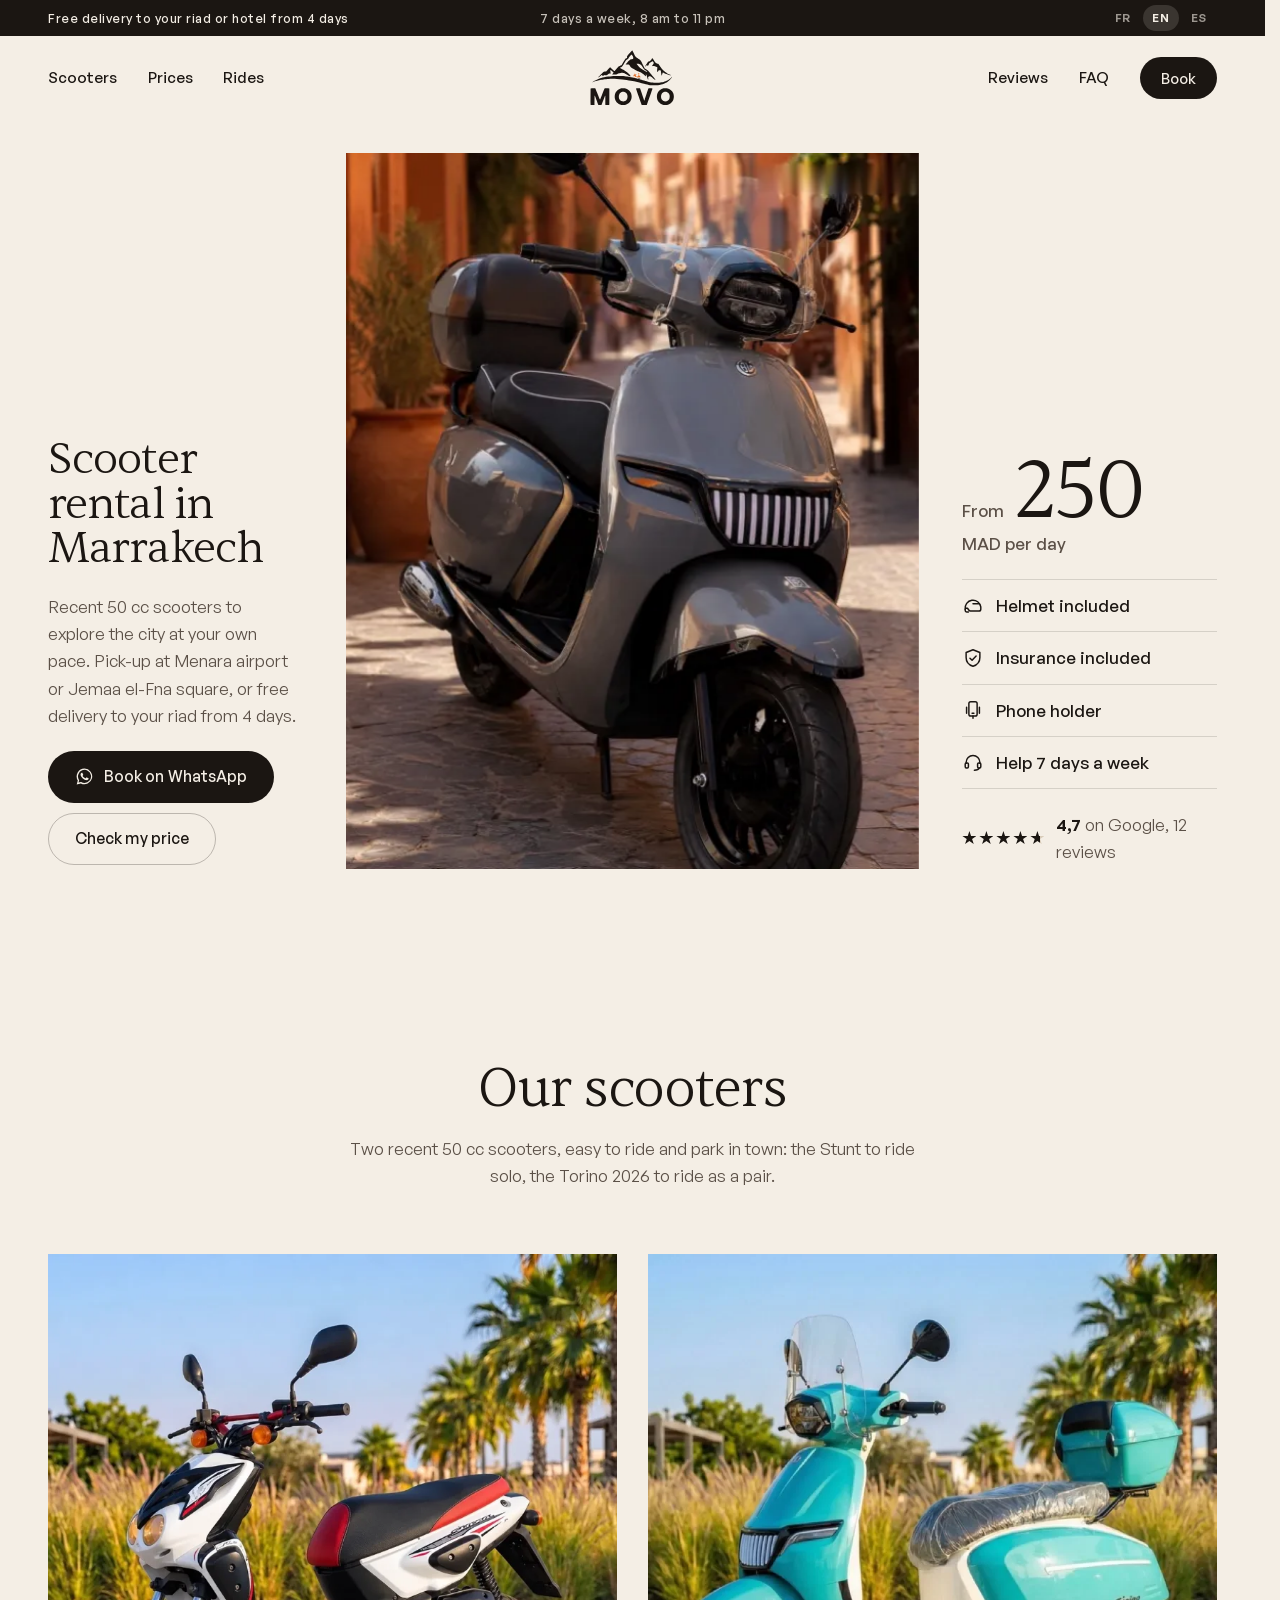
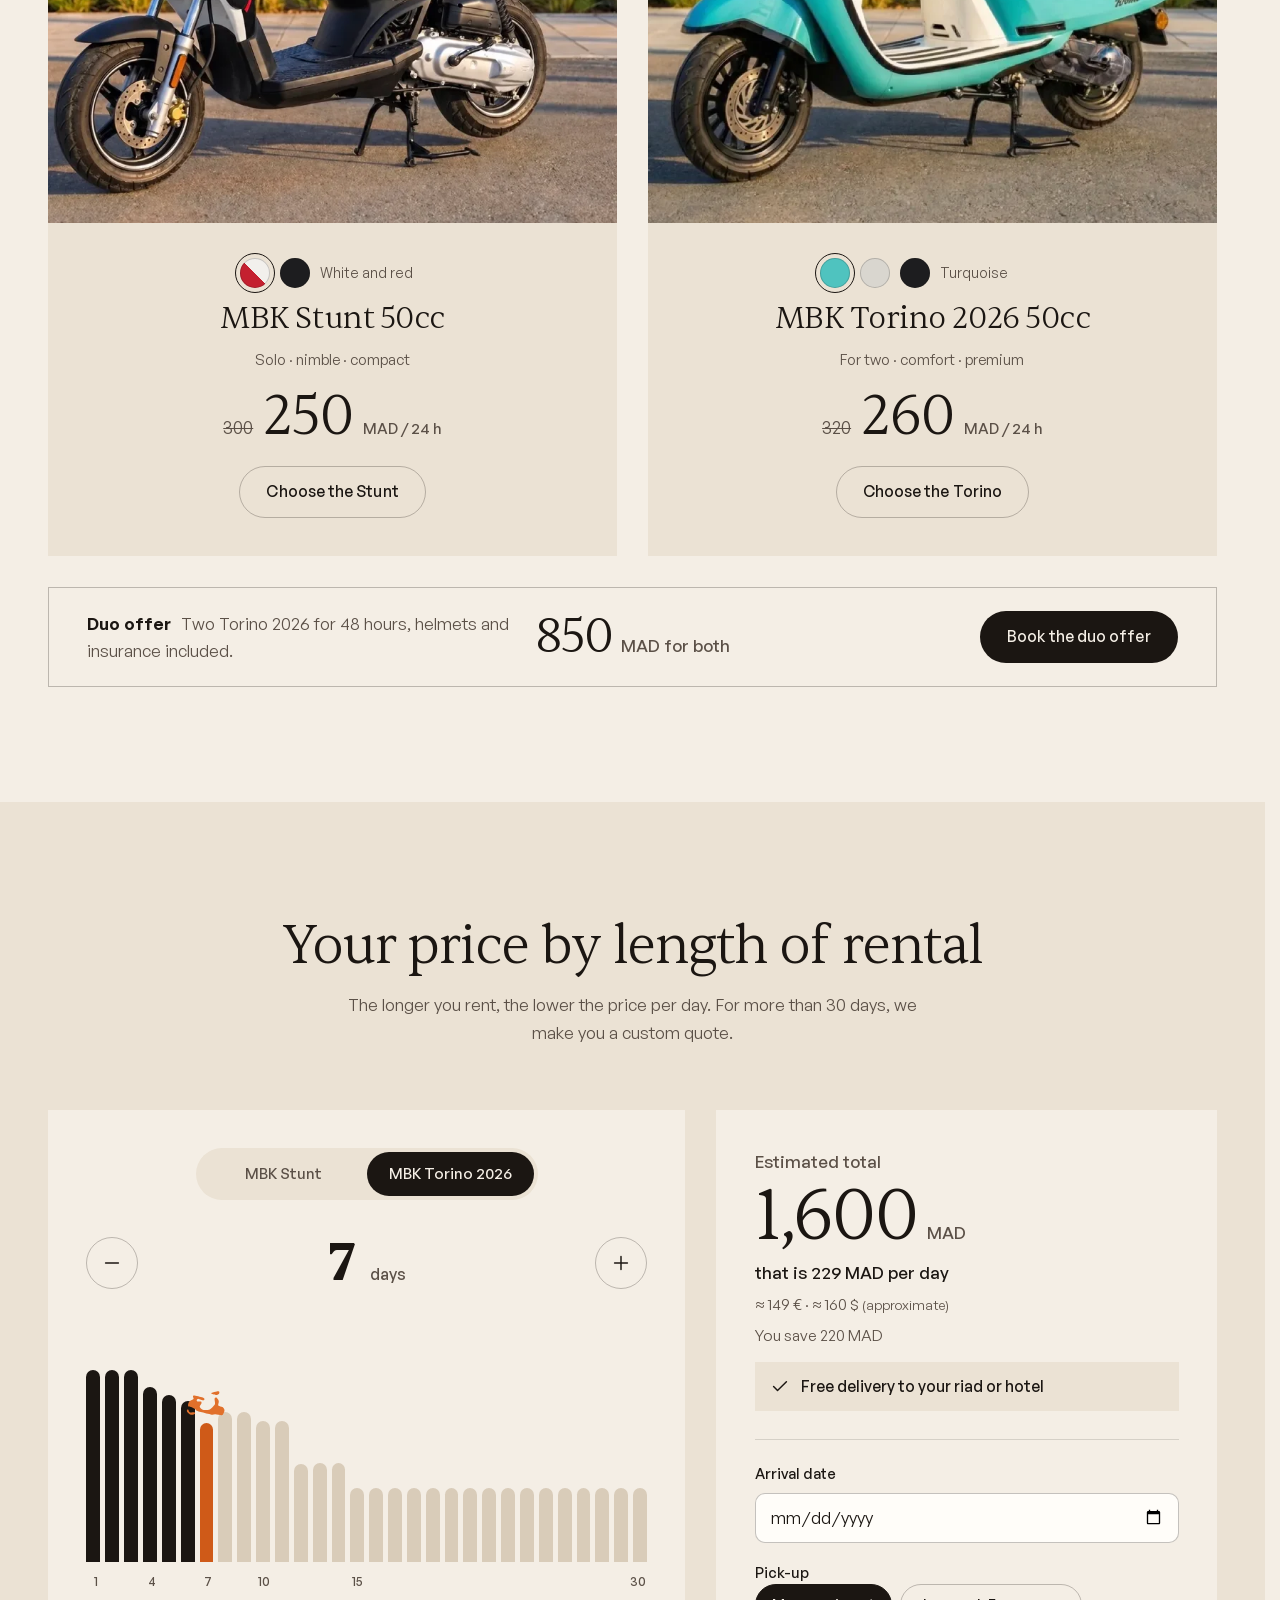
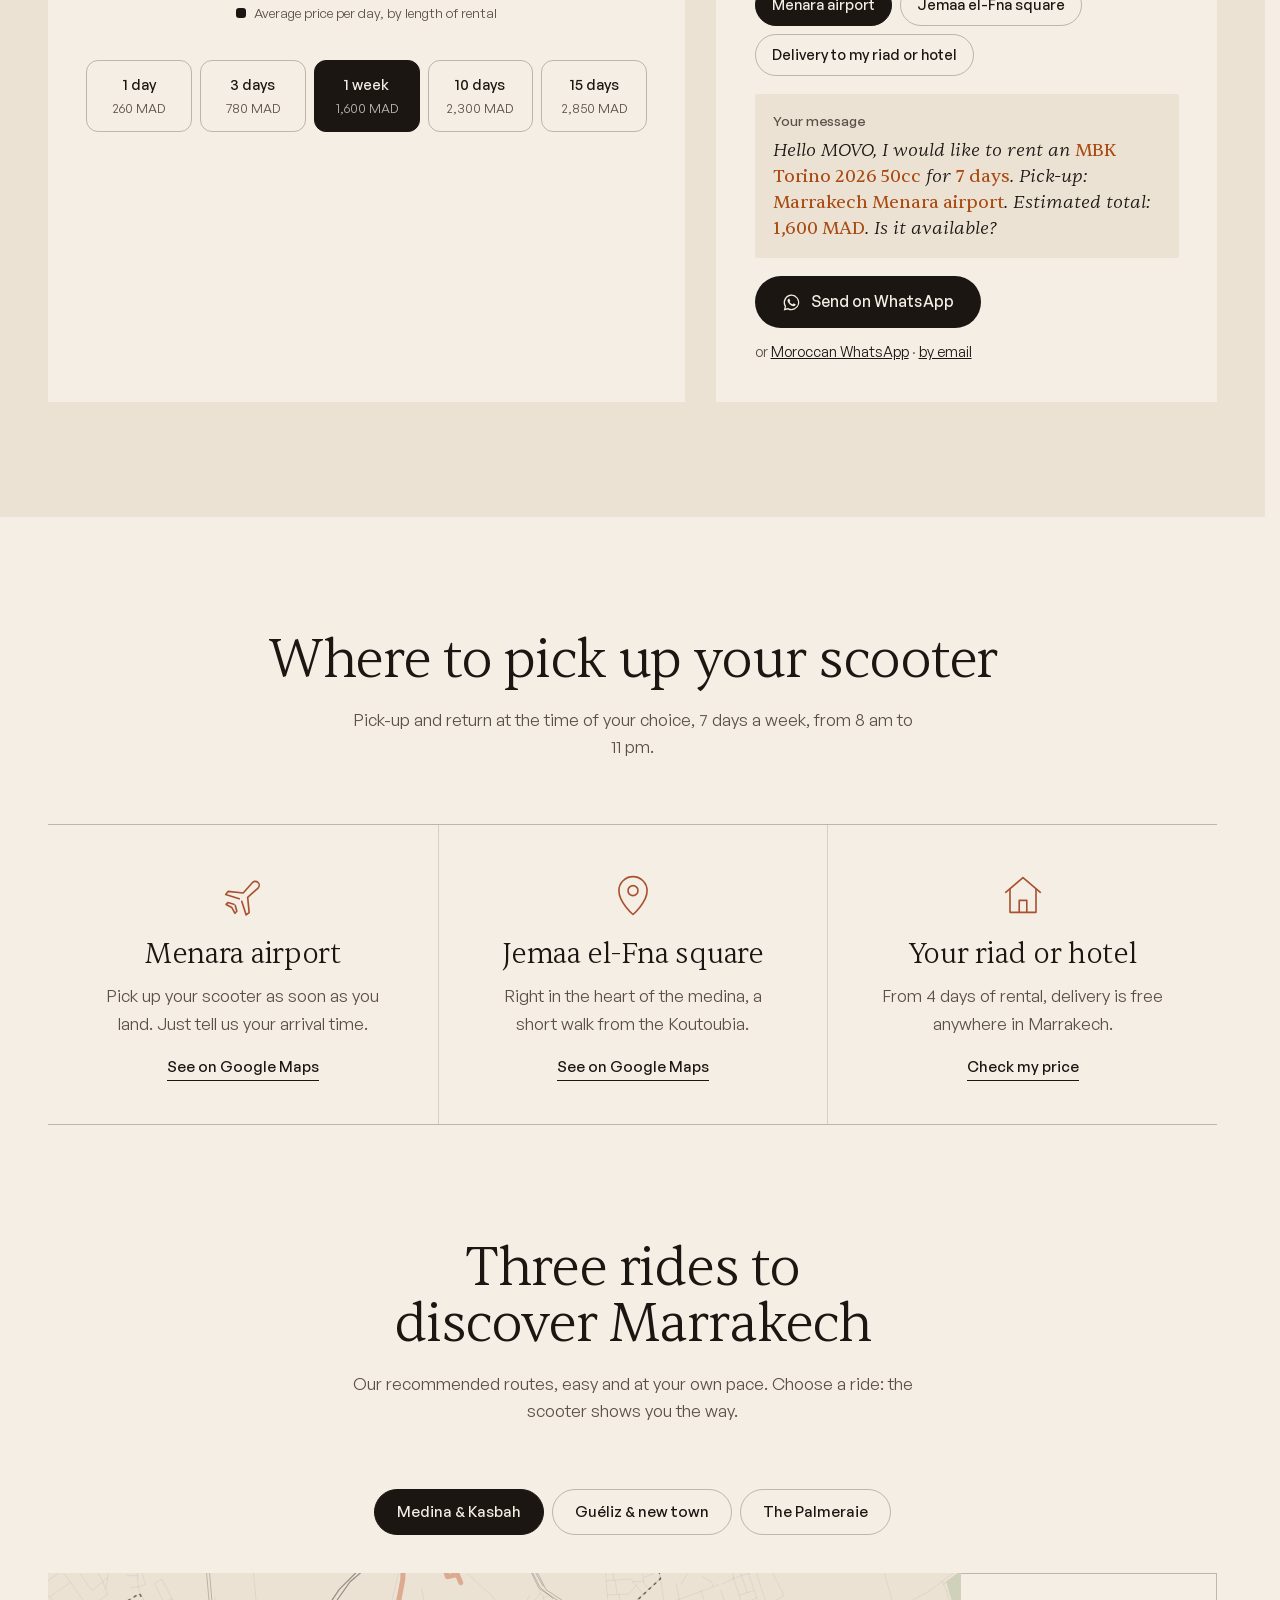
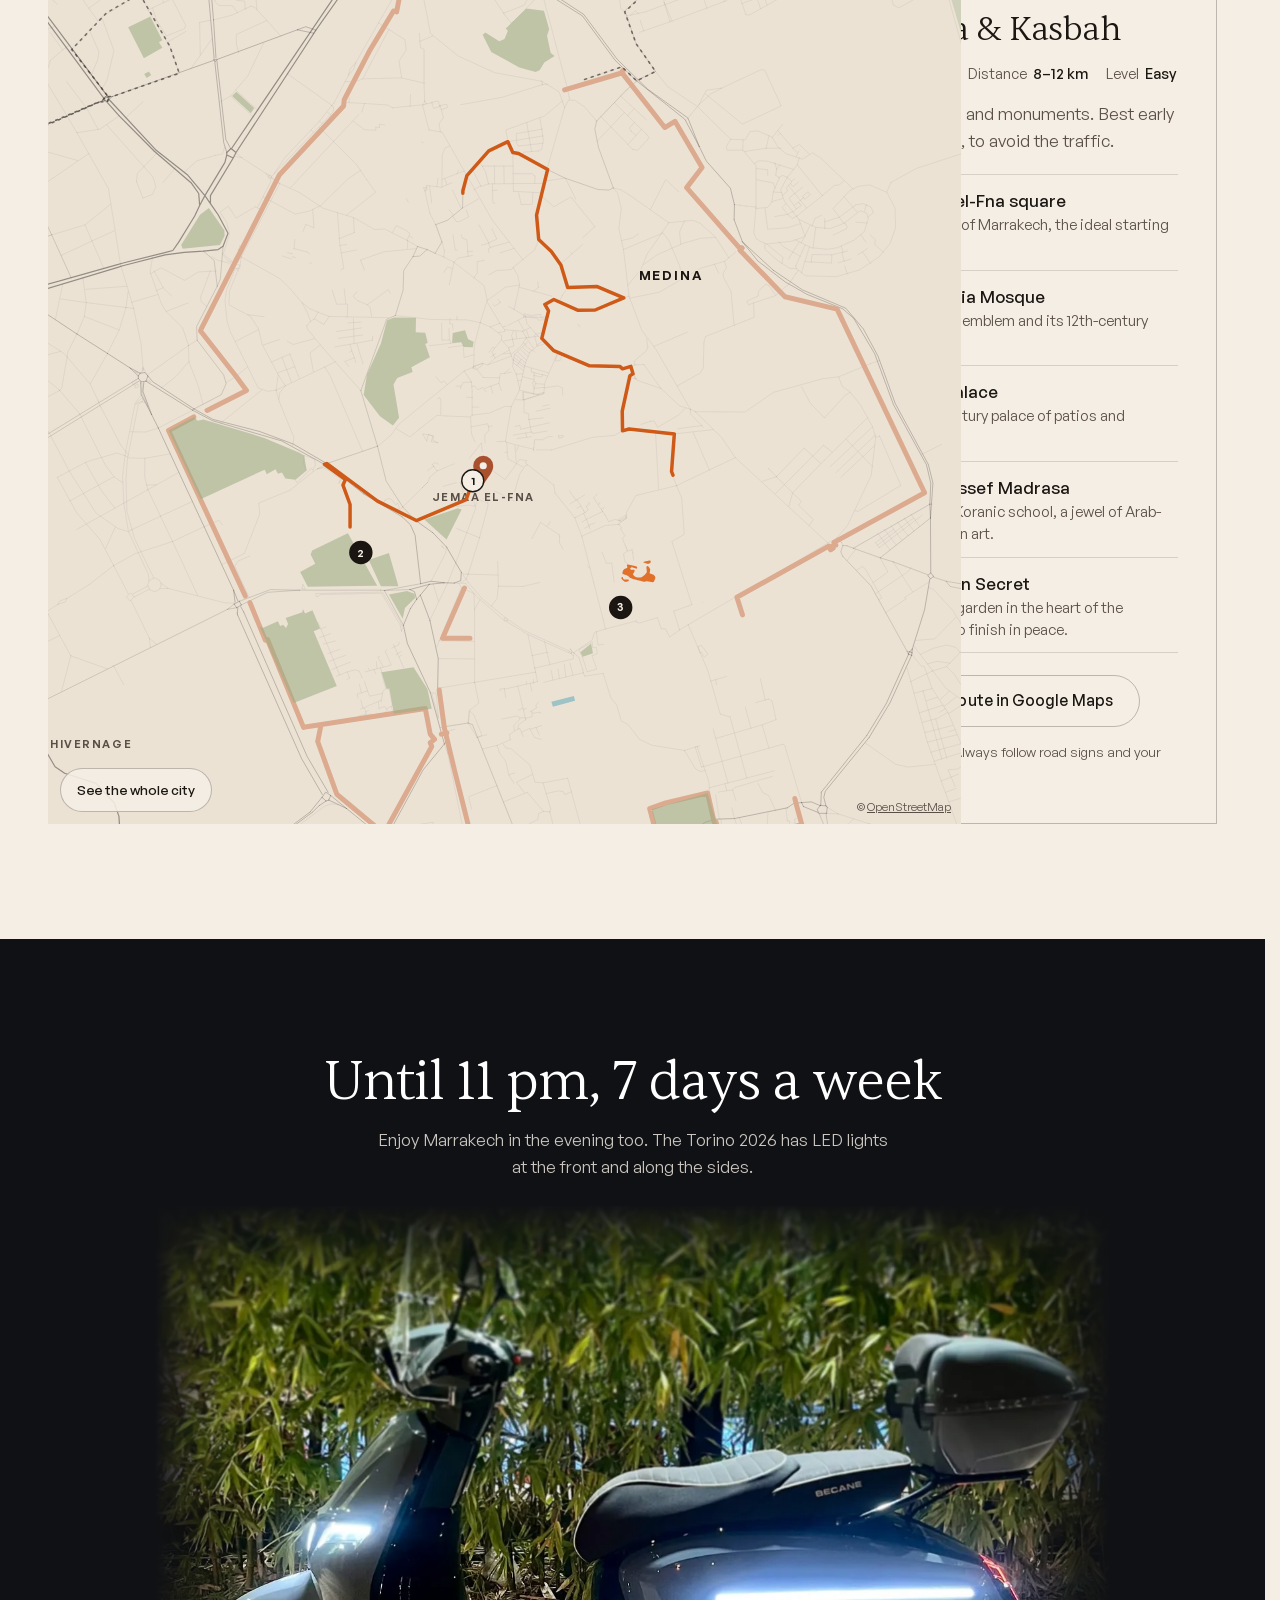
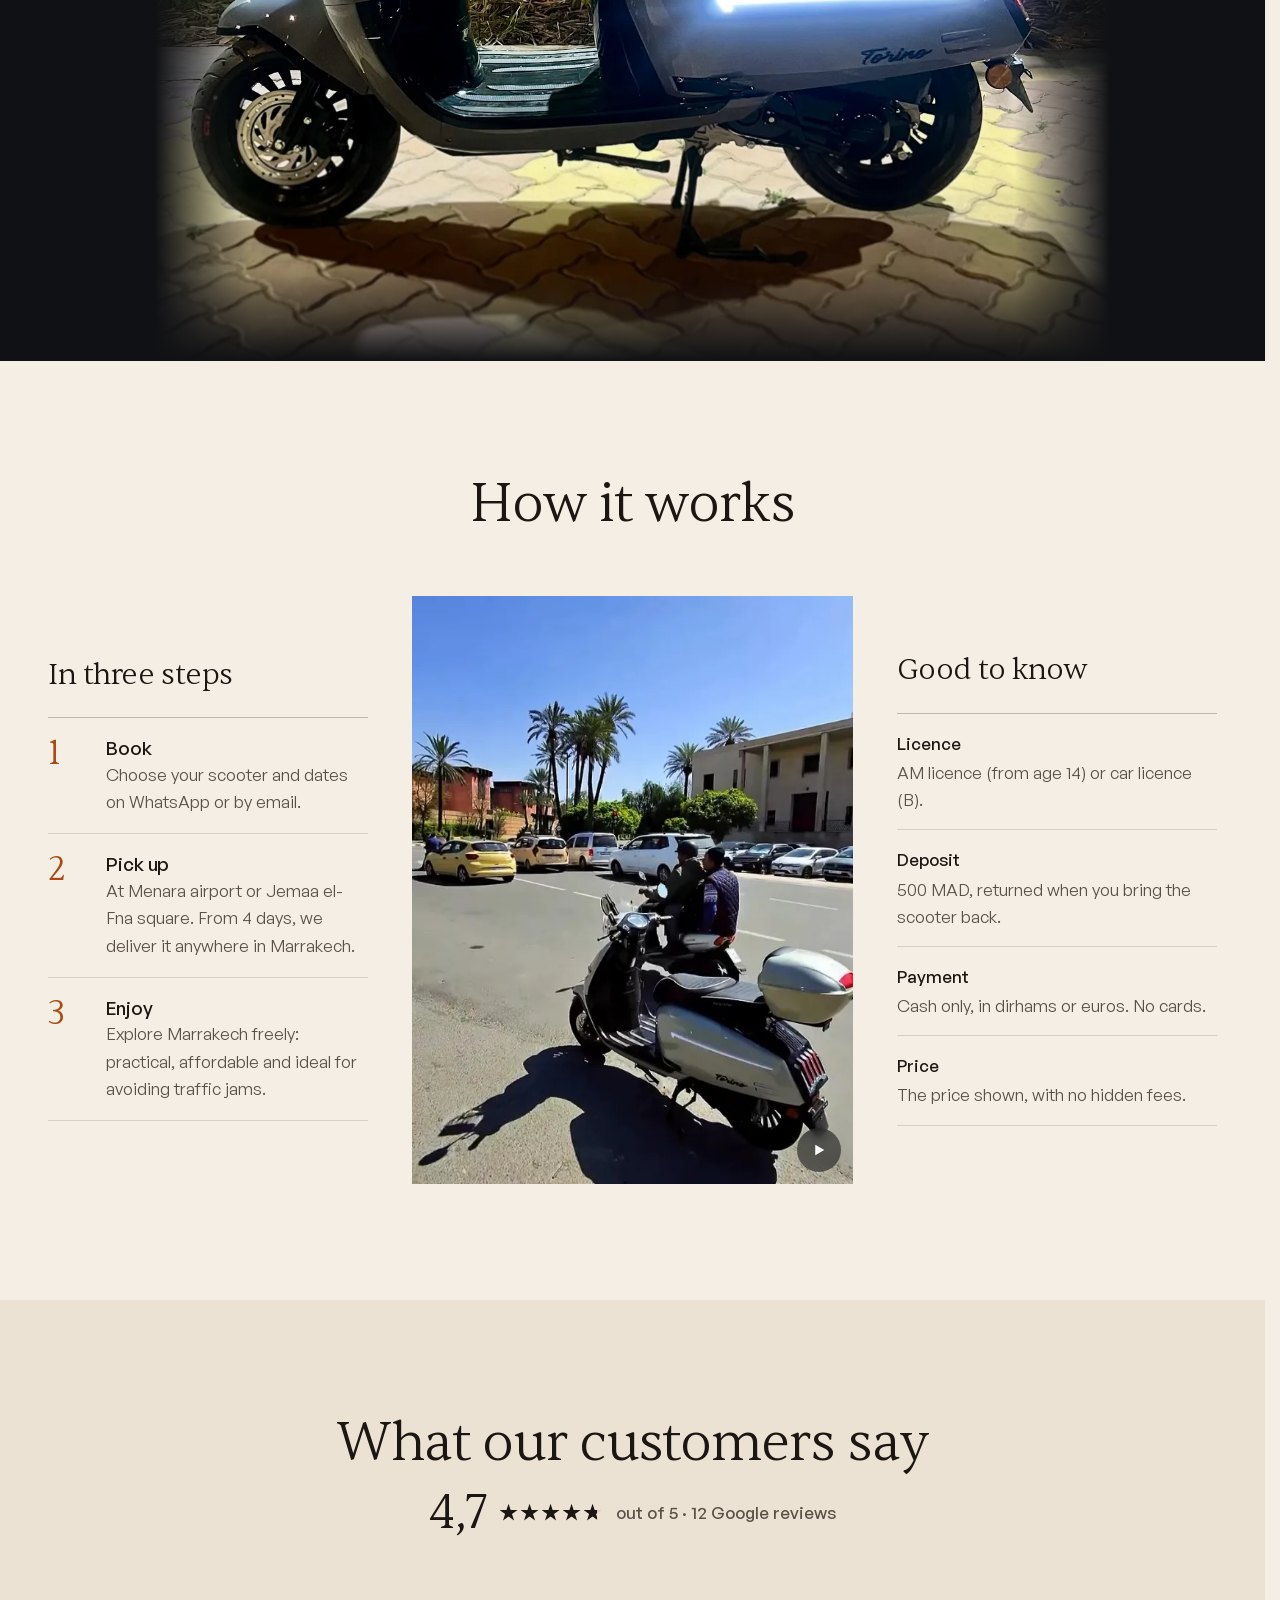
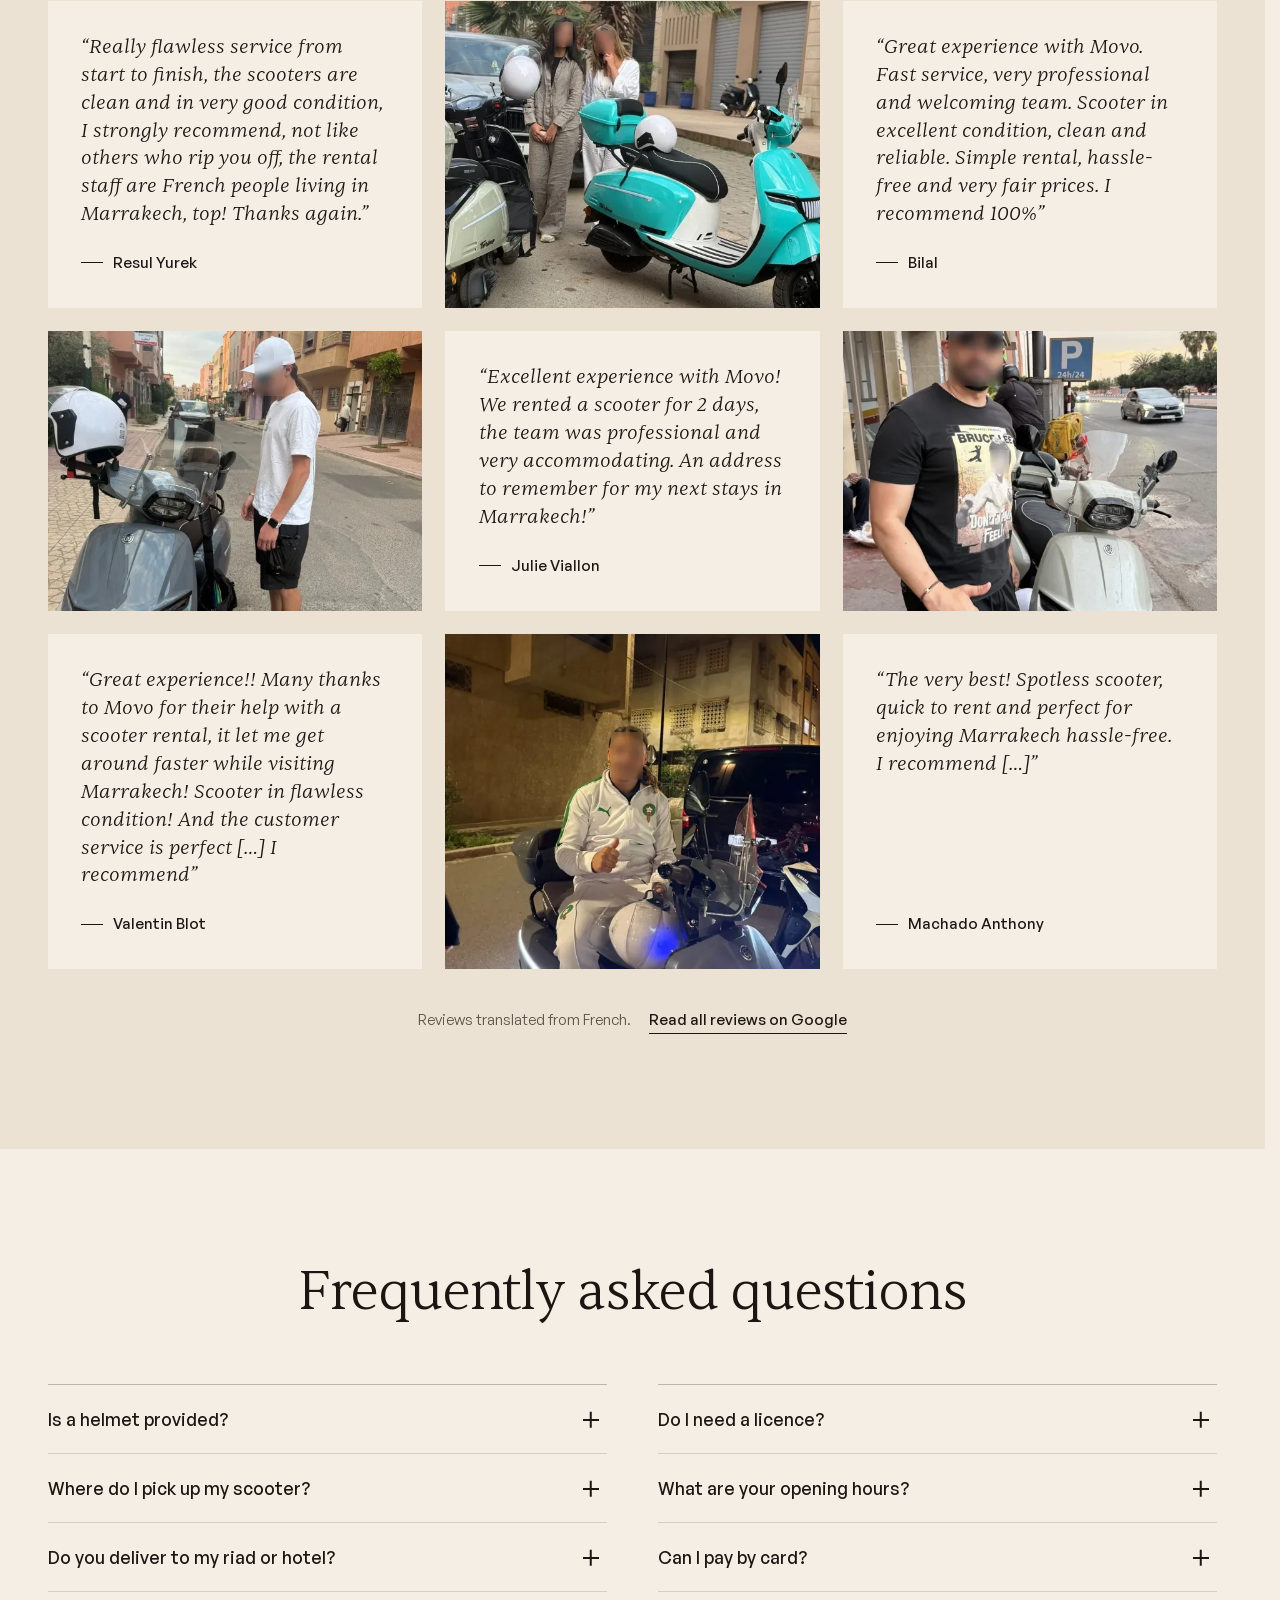
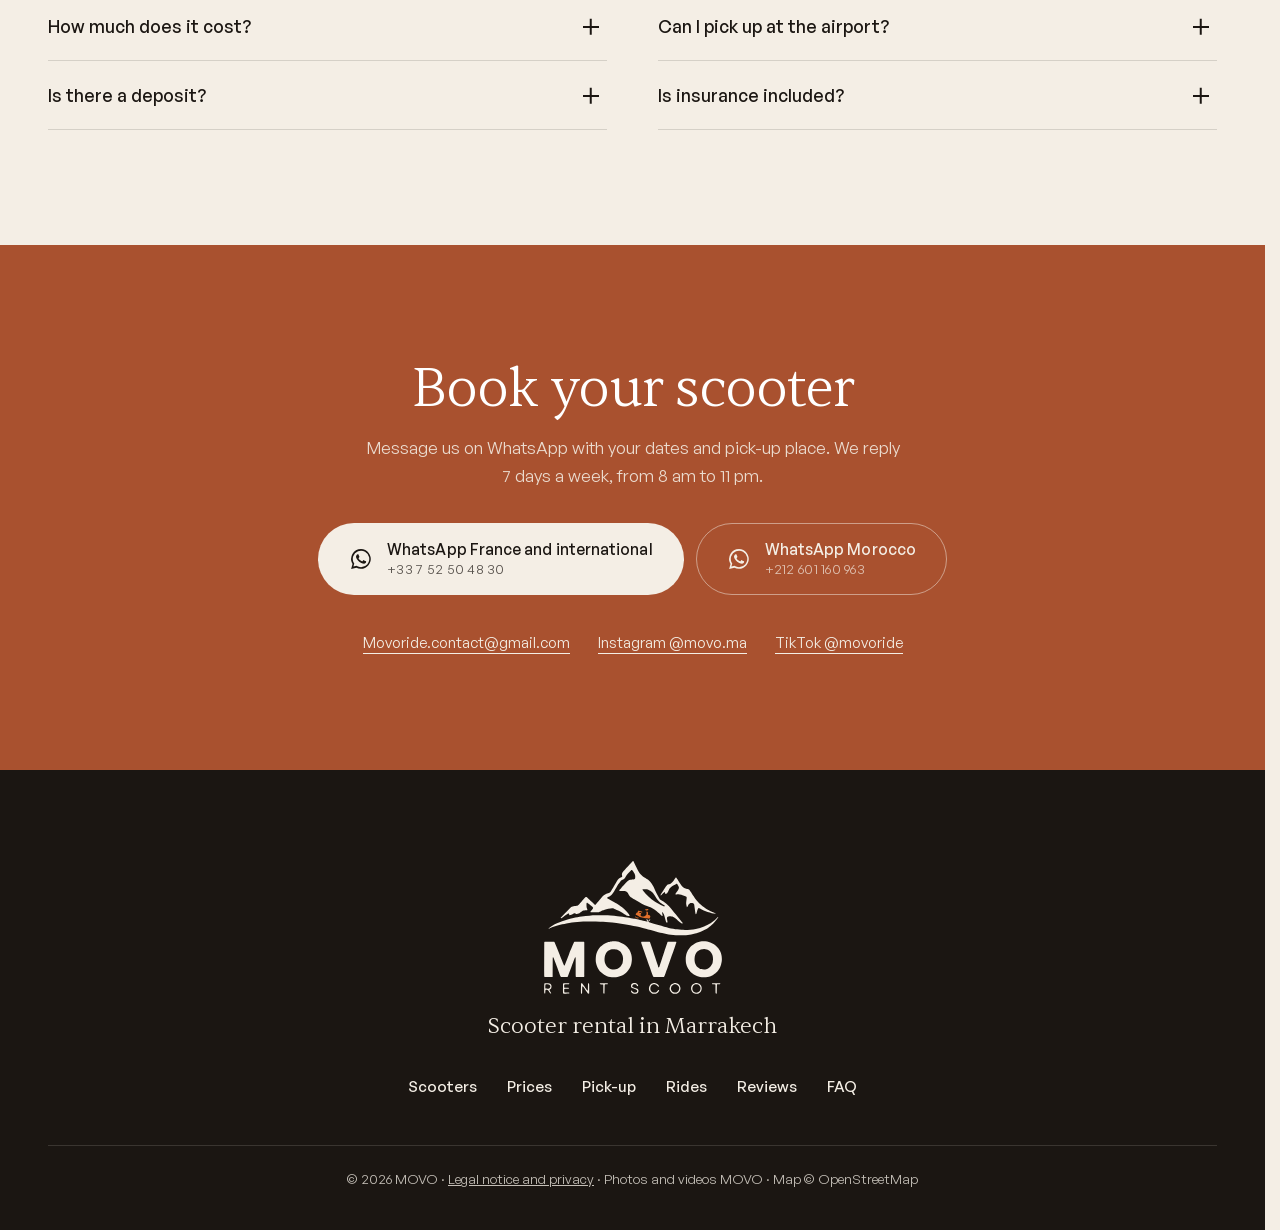
==== commit d1001cd8: "Pantalla de carga con el logo de MOVO El scooter del logo recorre su carretera al ritmo de la carga " ====
--- a/index.html
+++ b/index.html
@@ -28,9 +28,9 @@
 <link rel="preload" href="assets/fonts/sentient-300.woff2" as="font" type="font/woff2" crossorigin>
 <link rel="preload" href="assets/fonts/general-400.woff2" as="font" type="font/woff2" crossorigin>
 <link rel="preload" href="assets/img/hero-820.webp" as="image" imagesrcset="assets/img/hero-560.webp 560w, assets/img/hero-820.webp 820w, assets/img/hero-1152.webp 1152w" imagesizes="(max-width: 899px) 100vw, 40vw">
-<script>document.documentElement.classList.add('js');setTimeout(function(){document.documentElement.classList.add('ready')},2600);</script>
+<script>(function(){var d=document.documentElement;d.classList.add('js');if(matchMedia('(prefers-reduced-motion: reduce)').matches)d.classList.add('ld-done');setTimeout(function(){d.classList.add('ready','ld-done')},6000);})();</script>
 <link rel="stylesheet" href="css/fonts.css?v=1">
-<link rel="stylesheet" href="css/style.css?v=7">
+<link rel="stylesheet" href="css/style.css?v=8">
 <script type="application/ld+json">
 {
   "@context": "https://schema.org",
@@ -53,6 +53,8 @@
 </script>
 </head>
 <body>
+<!-- Pantalla de carga: el logo de la cabecera se clona aquí y su scooter avanza con la carga real -->
+<div class="ld" id="ld" aria-hidden="true"><div class="ld-logo" id="ld-logo"></div></div>
 <a class="skip" href="#main" data-i18n="skip">Aller au contenu</a>
 
 <header class="hd" id="top">
@@ -107,8 +109,9 @@
     </nav>
   </div>
 </header>
-
-<main id="main">
+<script>(function(){var l=document.querySelector('.brand .logo'),t=document.getElementById('ld-logo');if(l&&t)t.appendChild(l.cloneNode(true));})();</script>
+
+<main id="main" aria-busy="true">
 
   <!-- Portada: texto | foto | datos, en espejo sobre el eje -->
   <section class="hero" aria-labelledby="h1">
@@ -495,6 +498,6 @@
 <script src="js/lang.js?v=3"></script>
 <script src="js/i18n.js?v=1" data-site="movo"></script>
 <script src="js/data.js?v=2"></script>
-<script src="js/main.js?v=3"></script>
+<script src="js/main.js?v=5"></script>
 </body>
 </html>
--- a/css/style.css
+++ b/css/style.css
@@ -482,3 +482,15 @@
   .bar-short { display: inline; }
   .rev-grid { grid-auto-flow: dense; }
 }
+
+/* ---------- pantalla de carga ---------- */
+html { scrollbar-gutter: stable; }
+.ld { display: none; }
+.js:not(.ld-done) { overflow: hidden; }
+.js .ld { position: fixed; inset: 0; z-index: 200; display: grid; place-items: center; background: var(--chaux); cursor: progress; }
+.js.ld-done .ld { display: none; }
+.js:not(.ld-done) .brand .logo { opacity: 0; }
+.ld-logo { width: min(58vw, 340px); }
+.ld-logo .logo { display: block; width: 100%; height: auto; overflow: visible; transform-origin: 50% 50%; will-change: transform; }
+.ld-logo .lg-peaks, .ld-logo .lg-road, .ld-logo .lg-word { fill: var(--ink); }
+.ld-logo .lg-scoot { fill: var(--orange); }
